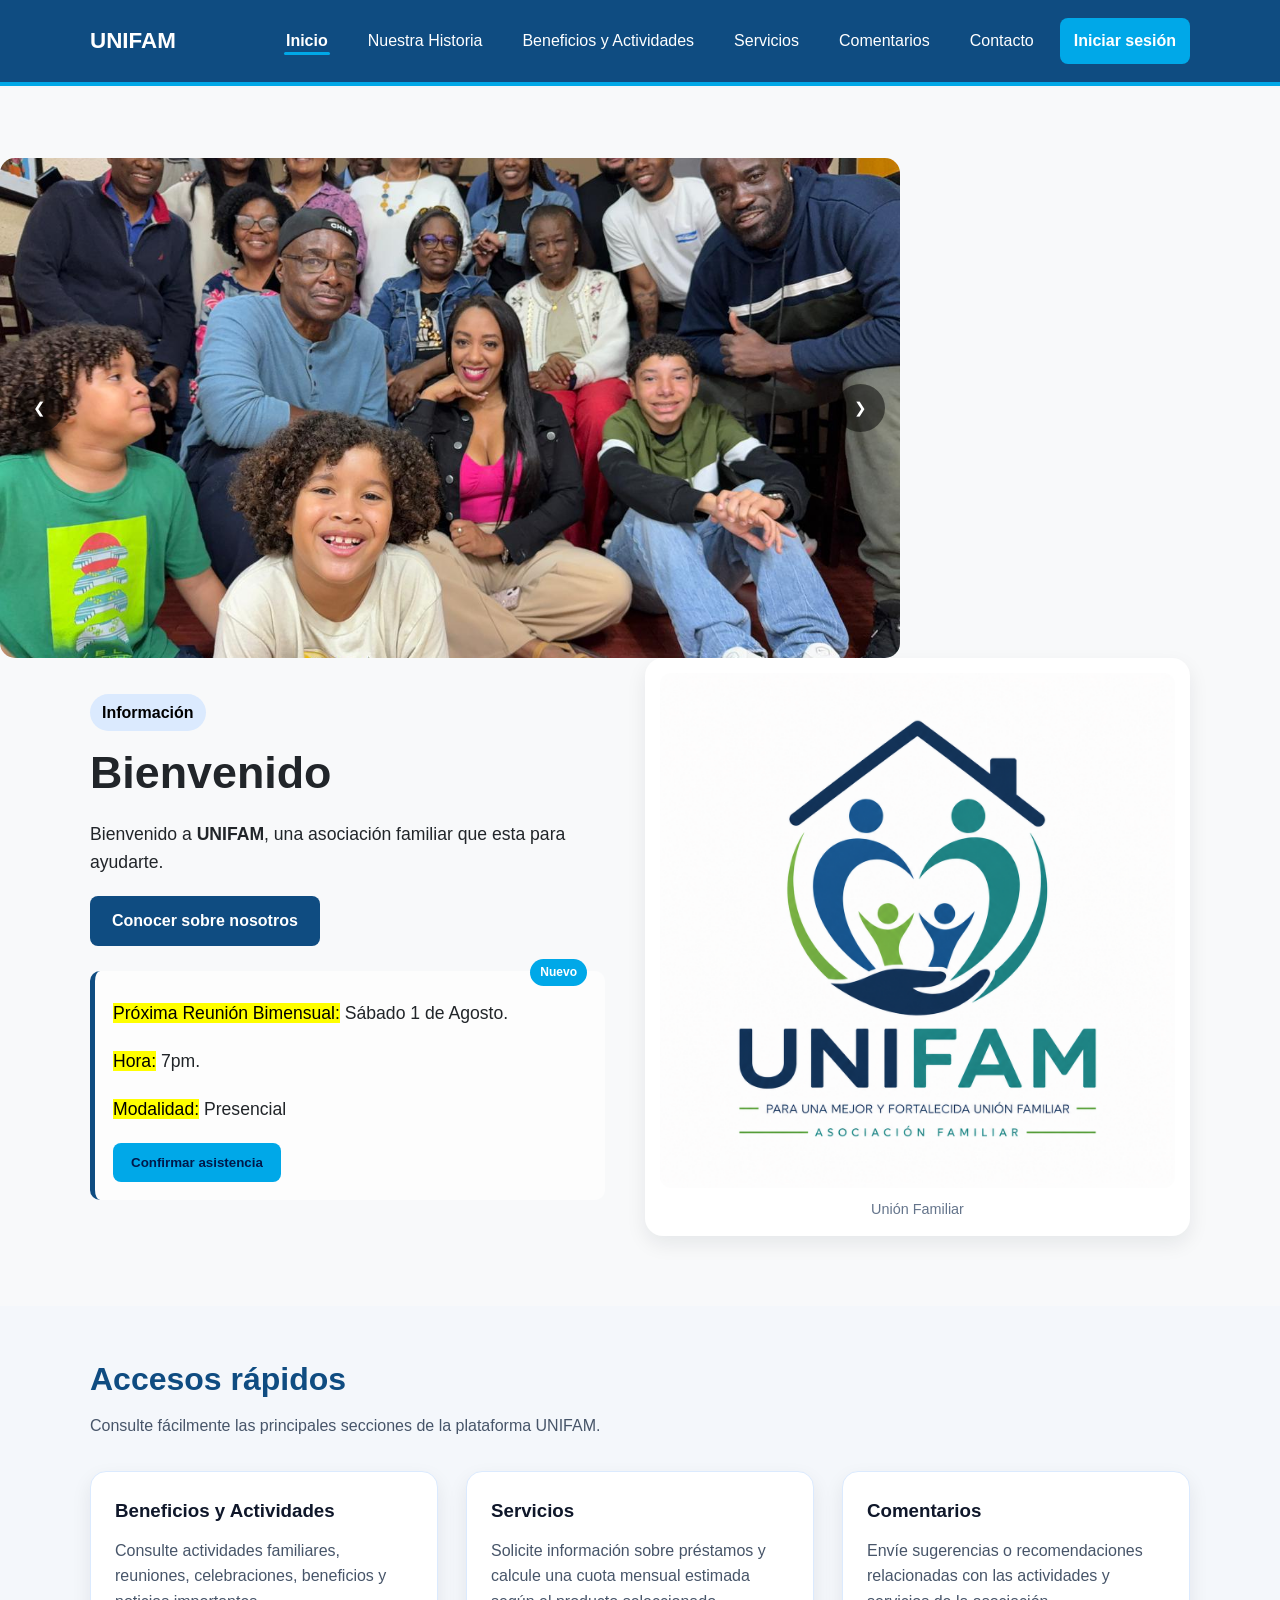
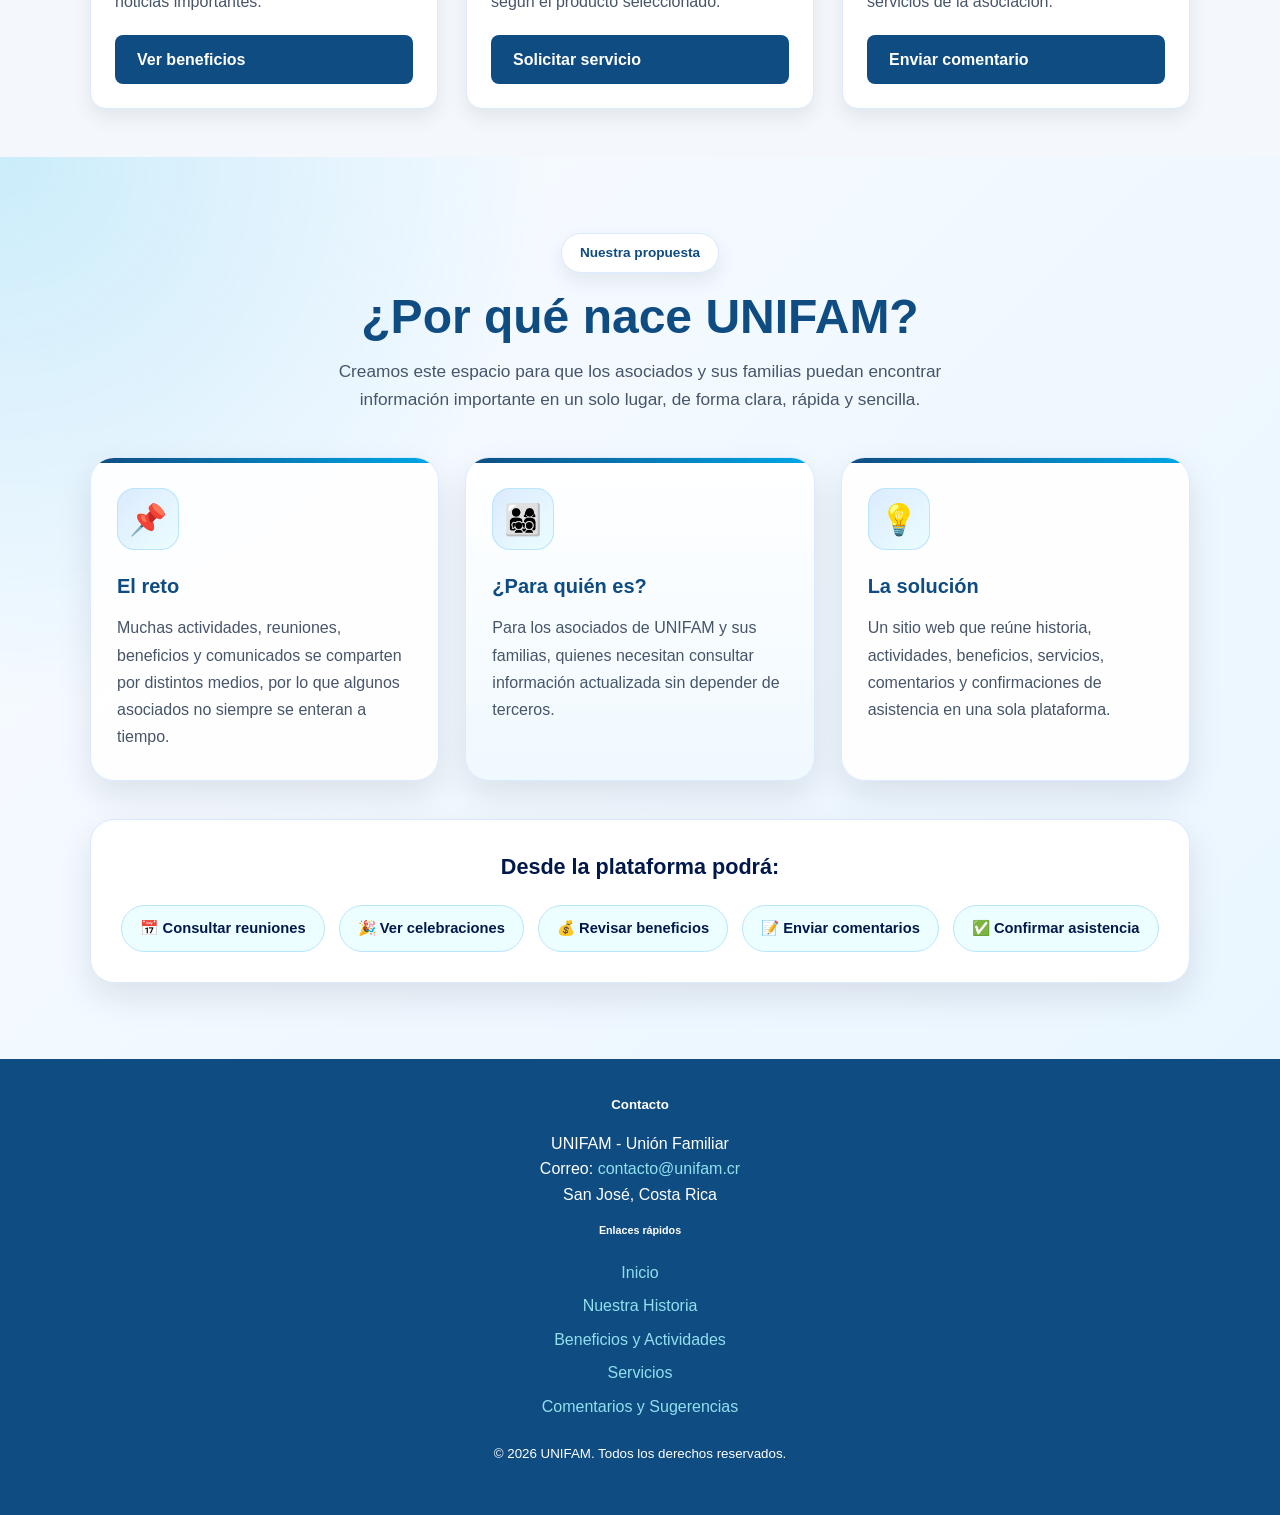
==== index.html @ dd0cabb6 "Rename Index.html to index.html" ====
<!DOCTYPE html>
<html lang="es">

<head>
    <meta charset="UTF-8">
    <meta name="viewport" content="width=device-width, initial-scale=1.0">
    <meta name="description" content="UNIFAM es una asosiacion familiar.">
    <meta name="keywords"
        content="Asociacion familiar">
    <meta name="author" content="UNIFAM">
    <!-- CSS externo principal del sitio -->
    <link rel="stylesheet" href="css/style.css">
    <title>UNIFAM | Unión Familiar</title>
</head>

<body>
    <!-- Encabezado principal fijo del sitio -->
    <div id="header"></div>

    <!-- Contenido principal -->
    <main>
        <!-- Sección hero con columnas flotantes -->
        <section id="hero" class="hero">
            <div class="carousel">
                <button class="btn prev">&#10094;</button>
                <div class="carousel-container">
                    <div class="slide active">
                        <img src="assets/images/carousel-1.jpeg" alt="Imagen 1">
                    </div>
                    <div class="slide">
                        <img src="assets/images/carousel-2.jpeg" alt="Imagen 2">
                    </div>
                    <div class="slide">
                        <img src="assets/images/carousel-3.jpeg" alt="Imagen 3">
                    </div>
                    <div class="slide">
                        <img src="assets/images/carousel-4.jpeg" alt="Imagen 4">
                    </div>
                    <div class="slide">
                        <img src="assets/images/carousel-5.jpeg" alt="Imagen 5">
                    </div>
                </div>
                <button class="btn next">&#10095;</button>
            </div>
            <div class="container hero-content">
                <div class="hero-text">
                    <span class="hero-badge">Información</span>

                    <h1>Bienvenido</h1>
                    <p>
                        Bienvenido a <strong>UNIFAM</strong>, una asociación familiar que esta para ayudarte.
                    </p>
                    <div class="hero-actions">
                        <a class="btn-primary" href="Historia.html">
                            Conocer sobre nosotros
                        </a>
                    </div>

                    <!-- Caja relativa que contiene un elemento absoluto -->
                    <div class="hero-info">
                        <span class="info-label">Nuevo</span>
                        <p>
                            <mark>Próxima Reunión Bimensual:</mark>
                            Sábado 1 de Agosto.
                        </p>
                        <p>
                            <mark>Hora:</mark>
                            7pm.
                        </p>

                        <p>
                            <mark>Modalidad:</mark>
                            Presencial
                        </p>
                        <button class="btn-secondary" onclick="asistToggle()">
                            Confirmar asistencia
                        </button>

                        <!-- ── Panel de confirmación ── -->
                        <div id="asistencia-panel">
                            <div class="asist-header">Confirmación de Asistencia</div>
                            <div class="asist-body">

                                <!-- Tipo de evento -->
                                <div class="asist-field">
                                    <label for="asist-tipo">Tipo de evento <span class="req">*</span></label>
                                    <div class="asist-select-wrap">
                                        <select id="asist-tipo" onchange="asistOnTipo()">
                                            <option value="">Seleccione una modalidad</option>
                                            <option value="presencial">Presencial</option>
                                            <option value="virtual">Virtual</option>
                                        </select>
                                    </div>
                                    <div class="asist-err" id="asist-err-tipo">Seleccione el tipo de evento.</div>
                                </div>

                                <!-- Nombre -->
                                <div class="asist-field">
                                    <label for="asist-nombre">Nombre y apellido <span class="req">*</span></label>
                                    <input type="text" id="asist-nombre" placeholder="Ej: Juan Pérez González"
                                        onblur="asistValidarNombre(true)">
                                    <div class="asist-err" id="asist-err-nombre">Ingrese su nombre completo (solo
                                        letras).</div>
                                </div>

                                <!-- Cédula -->
                                <div class="asist-field">
                                    <label for="asist-cedula">Número de cédula <span class="req">*</span></label>
                                    <input type="text" id="asist-cedula" placeholder="Ej: 1-2345-6789" maxlength="12"
                                        onblur="asistValidarCedula(true)">
                                    <div class="asist-err" id="asist-err-cedula">Ingrese una cédula válida (9
                                        dígitos).</div>
                                </div>

                                <!-- Lista de eventos (se carga desde JSON) -->
                                <div id="asist-eventos-wrap">
                                    <p class="eventos-label" id="asist-eventos-label"></p>
                                    <div class="asist-err asist-err-evento" id="asist-err-evento">Seleccione un
                                        evento.</div>
                                    <div class="eventos-lista" id="asist-eventos-lista"></div>
                                </div>

                                <!-- Acciones -->
                                <div class="asist-actions">
                                    <button class="asist-btn-enviar" onclick="asistEnviar()">Confirmar</button>
                                    <button class="asist-btn-cancelar" onclick="asistCerrar()">Cancelar</button>
                                </div>

                                <div id="asist-success"></div>
                            </div>
                        </div>
                        
                    </div>
                </div>

                <figure class="hero-image">
                    <img src="assets/images/LogoUNIFAM.png" alt="Union Familiar">
                    <figcaption>
                        Unión Familiar
                    </figcaption>
                </figure>
            </div>
        </section>

        <!-- Accesos rápidos a funcionalidades -->
        <section class="accesos-rapidos">
            <div class="container">
                <h2>Accesos rápidos</h2>
                <p>
                    Consulte fácilmente las principales secciones de la plataforma UNIFAM.
                </p>

                <div class="accesos-grid">

                    <article class="acceso-card">
                        <h3>Beneficios y Actividades</h3>
                        <p>
                            Consulte actividades familiares, reuniones, celebraciones,
                            beneficios y noticias importantes.
                        </p>
                        <a class="btn-primary" href="Beneficios.html">Ver beneficios</a>
                    </article>

                    <article class="acceso-card">
                        <h3>Servicios</h3>
                        <p>
                            Solicite información sobre préstamos y calcule una cuota
                            mensual estimada según el producto seleccionado.
                        </p>
                        <a class="btn-primary" href="Servicios.html">Solicitar servicio</a>
                    </article>

                    <article class="acceso-card">
                        <h3>Comentarios</h3>
                        <p>
                            Envíe sugerencias o recomendaciones relacionadas con las
                            actividades y servicios de la asociación.
                        </p>
                        <a class="btn-primary" href="Comentarios.html">Enviar comentario</a>
                    </article>

                </div>
            </div>
        </section>
        <!-- Información general de la plataforma -->
        <section id="propuesta-unifam">
            <div class="container">

                <div class="propuesta-header">
                    <span class="propuesta-badge">Nuestra propuesta</span>
                    <h2>¿Por qué nace UNIFAM?</h2>
                    <p>
                        Creamos este espacio para que los asociados y sus familias puedan
                        encontrar información importante en un solo lugar, de forma clara,
                        rápida y sencilla.
                    </p>
                </div>

                <div class="propuesta-grid">

                    <article class="propuesta-card">
                        <div class="propuesta-icono">📌</div>
                        <h3>El reto</h3>
                        <p>
                            Muchas actividades, reuniones, beneficios y comunicados se
                            comparten por distintos medios, por lo que algunos asociados no
                            siempre se enteran a tiempo.
                        </p>
                    </article>

                    <article class="propuesta-card propuesta-card-destacada">
                        <div class="propuesta-icono">👨‍👩‍👧‍👦</div>
                        <h3>¿Para quién es?</h3>
                        <p>
                            Para los asociados de UNIFAM y sus familias, quienes necesitan
                            consultar información actualizada sin depender de terceros.
                        </p>
                    </article>

                    <article class="propuesta-card">
                        <div class="propuesta-icono">💡</div>
                        <h3>La solución</h3>
                        <p>
                            Un sitio web que reúne historia, actividades, beneficios,
                            servicios, comentarios y confirmaciones de asistencia en una
                            sola plataforma.
                        </p>
                    </article>

                </div>

                <div class="propuesta-lista">
                    <h3>Desde la plataforma podrá:</h3>

                    <div class="propuesta-items">
                        <span>📅 Consultar reuniones</span>
                        <span>🎉 Ver celebraciones</span>
                        <span>💰 Revisar beneficios</span>
                        <span>📝 Enviar comentarios</span>
                        <span>✅ Confirmar asistencia</span>
                    </div>
                </div>

            </div>
        </section>
        
        <!-- Pie de pagina -->

        <div id="footer"></div>
        
        <script src="js/eventos.js"></script>
        <script src="js/carousel.js"></script>
        <script src="js/layout.js"></script>
</body>
---- css/style.css ----
/* =========================
CSS BASE
Reglas generales del sitio
========================= */

/* Elimina márgenes y espacios automáticos del navegador */
* {
    margin: 0;
    padding: 0;
    box-sizing: border-box;
}

/* Configuración general del documento */
html {
    font-size: 16px;
    scroll-behavior: smooth;
}

/* Estilo general del sitio */
body {
    font-family: Arial, Helvetica, sans-serif;
    background-color: #f4f7fb;
    color: #1f2937;
    line-height: 1.6;

    /* *** Espacio para que el header fixed no tape el contenido */
    padding-top: 88px;
}

/* Multimedia adaptable */
img,
video,
iframe {
    max-width: 100%;
}

/* Evita deformación y espacios inferiores */
img {
    height: auto;
    display: block;
}

/* Enlaces sin subrayado */
a {
    text-decoration: none;
}

/* Viñetas dentro del bloque */
ul {
    list-style-position: inside;
}

/* =========================
UTILIDADES GENERALES
========================= */

/* Contenedor centrado reutilizable */
.container {
    width: min(90%, 1100px);
    margin: 0 auto;
}

/* Separación general entre secciones */
section,
aside {
    padding: 48px 0;
}

/* Estilo base para títulos */
h1,
h2,
h3,
h4,
h5,
h6 {
    color: #0f172a;
    margin-bottom: 15px;
}

/* Separación entre párrafos */
p {
    margin-bottom: 15px;
}

/* =========================
HEADER Y NAVEGACIÓN
========================= */

/* Header fijo superior */
.site-header {
    background-color: #0F4C81;
    color: white;
    padding: 18px 0;
    border-bottom: 4px solid #00A8E8;

    position: fixed;
    top: 0;
    left: 0;
    width: 100%;

    z-index: 1000;
}

/* *** Flexbox alinea logo, menú y botón hamburguesa */
.header-content {
    display: flex;
    align-items: center;
    justify-content: space-between;
    gap: 20px;
}

/* Logo del sitio */
.logo {
    font-size: 1.4rem;
    margin-bottom: 0;
    white-space: nowrap;
}

/* *** Checkbox oculto usado para abrir/cerrar menú */
.menu-toggle {
    display: none;
}

/* *** Botón hamburguesa oculto en escritorio */
.menu-button {
    display: none;
    width: 38px;
    height: 32px;
    cursor: pointer;
}

/* *** Líneas del botón hamburguesa */
.menu-button span {
    display: block;
    height: 4px;
    margin-bottom: 6px;
    background-color: white;
    border-radius: 4px;
}

/* Menú principal */
.main-nav ul {
    list-style: none;

    /* *** Flexbox organiza enlaces en fila */
    display: flex;
    align-items: center;
    gap: 12px;
}

/* Enlaces del menú */
.main-nav a {
    position: relative;
    color: white;
    text-decoration: none;
    padding: 10px 14px;
    transition: color .25s ease;
}

.main-nav a::after {
    content: "";
    position: absolute;
    left: 12px;
    right: 12px;
    bottom: 4px;
    height: 3px;
    background: #00A8E8;
    border-radius: 10px;
    transform: scaleX(0);
    transition: transform .25s ease;
}

.main-nav a:hover::after,
.main-nav a.active-link::after {
    transform: scaleX(1);
}

.main-nav a.active-link {
    color: #ffffff;
    font-weight: 700;
}

/* =========================
HERO
========================= */

.hero {
    background-color: #F8F9FA;
    padding: 70px 0;
}

/* *** Flexbox crea dos columnas responsivas */
.hero-content {
    display: flex;
    align-items: center;
    gap: 40px;
}

/* Columna de texto */
.hero-text {
    flex: 1;
}

/* Título principal */
.hero-text h1 {
    font-size: clamp(2rem, 5vw, 2.8rem);
    color: #212529;
    margin-bottom: 20px;
    line-height: 1.2;
}

/* Texto del hero */
.hero-text p {
    font-size: 1.1rem;
    color: #212529;
    margin-bottom: 20px;
}

/* Etiqueta decorativa */
.hero-badge {
    display: inline-block;
    background-color: #dbeafe;
    color: #000000;
    padding: 6px 12px;
    border-radius: 20px;
    font-weight: bold;
    margin-bottom: 15px;
}

/* Columna de imagen */
.hero-image {
    flex: 1;
    background-color: white;
    padding: 15px;
    border-radius: 18px;
    box-shadow: 0 8px 20px rgba(15, 23, 42, 0.08);
}

/* Imagen principal */
.hero-image img {
    width: 100%;
    border-radius: 12px;
}

/* Texto bajo imagen */
.hero-image figcaption {
    margin-top: 10px;
    font-size: 0.9rem;
    color: #64748b;
    text-align: center;
}

/* Caja informativa */
.hero-info {
    margin-top: 25px;
    padding: 28px 18px 18px 18px;
    background-color: rgba(255, 255, 255, 0.7);
    border-left: 5px solid #0F4C81;
    border-radius: 10px;

    /* Referencia para la etiqueta absoluta */
    position: relative;
}

/* Etiqueta dentro de la caja */
.info-label {
    position: absolute;
    top: -12px;
    right: 18px;

    background-color: #00A8E8;
    color: white;
    padding: 4px 10px;
    border-radius: 20px;
    font-size: 0.75rem;
    font-weight: bold;

    z-index: 2;
}


/* =========================
CAROUSEL
========================= */

.carousel{
    position:relative;
    width:80%;
    max-width:900px;
    overflow:hidden;
    border-radius:15px;
    justify-self: center;
}

.carousel-container{
    position:relative;
    width:100%;
    height:500px;
}

.slide{
    position:absolute;
    width:100%;
    height:100%;
    opacity:0;
    transition:opacity .7s ease-in-out;
}

.slide.active{
    opacity:1;
}

.slide img{
    width:100%;
    height:100%;
    object-fit:cover;
}

.btn{
    position:absolute;
    top:50%;
    transform:translateY(-50%);
    background:rgba(0,0,0,.5);
    color:white;
    border:none;
    padding:15px 18px;
    font-size:15px;
    cursor:pointer;
    z-index:10;
    border-radius:50%;
    transition:.3s;
}

.btn:hover{
    background:rgba(0,0,0,.8);
}

.prev{
    left:15px;
}

.next{
    right:15px;
}

/* =========================
BOTONES
========================= */

/* Enlace con apariencia de botón */
.btn-primary {
    display: inline-block;
    background-color: #0F4C81;
    color: white;
    padding: 12px 22px;
    border-radius: 8px;
    font-weight: bold;
}

/* Hover del botón principal */
.btn-primary:hover {
    background-color: #00b4d8;
    color: #00194a;
}

/* Botón secundario */
.btn-secondary {
    background-color: #00A8E8;
    color: #00194a;
    border: none;
    padding: 12px 18px;
    border-radius: 8px;
    font-weight: bold;
    cursor: pointer;
}

/* Hover del botón secundario */
.btn-secondary:hover {
    background-color: #0096c7;
    color: white;
}

/* =========================
SOBRE LA PLATAFORMA
========================= */

#sobre-plataforma {
    background-color: white;
}

#sobre-plataforma ul {
    padding-left: 20px;
    margin-top: 15px;
}

#sobre-plataforma li {
    margin-bottom: 10px;
}

/* =========================
EVENTOS
========================= */

.events-section {
    background-color: #f4f7fb;
}

/* *** Grid crea columnas automáticas y responsivas */
.events-grid {
    display: grid;

    /* *** Ajusta cantidad de columnas según espacio disponible */
    grid-template-columns: repeat(auto-fit, minmax(260px, 1fr));

    gap: 28px;
    align-items: stretch;
}

/* Tarjeta de evento */
.event-card {
    background-color: white;
    border: 1px solid #dbeafe;
    border-radius: 16px;
    overflow: hidden;
    box-shadow: 0 8px 20px rgba(15, 23, 42, 0.08);

    position: relative;

    /* *** Flex interno mantiene contenido ordenado verticalmente */
    display: flex;
    flex-direction: column;
}

/* Elimina márgenes propios del figure */
.event-card figure {
    margin: 0;
}

/* Imagen de tarjeta */
.event-card img {
    width: 100%;
    height: 220px;
    object-fit: cover;
}

/* Texto bajo imagen */
.event-card figcaption {
    font-size: 0.8rem;
    color: #64748b;

    /* *** Más espacio para que no quede pegado */
    padding: 10px 16px 0 16px;
}

/* Contenido textual de tarjeta */
.event-card-content {
    /* *** Corrige texto pegado a la orilla */
    padding: 20px;

    /* *** Hace que el contenido ocupe el espacio disponible */
    flex: 1;
}

/* Párrafos dentro de tarjetas */
.event-card-content p {
    margin-bottom: 10px;
}

/* Etiqueta superior de tarjeta */
.card-label {
    position: absolute;
    top: 12px;
    right: 12px;

    background-color: #00194a;
    color: white;
    padding: 5px 10px;
    border-radius: 20px;

    font-size: 0.75rem;
    font-weight: bold;

    z-index: 5;
}

/* Categoría del evento */
.event-category {
    display: inline-block;
    background-color: #dbeafe;
    color: #00194a;
    padding: 6px 12px;
    border-radius: 20px;
    font-size: 0.85rem;
    font-weight: bold;
    margin-bottom: 12px;
}

/* =========================
ASIDE
========================= */

aside {
    background-color: #ecfeff;
    border-top: 1px solid #bae6fd;
    border-bottom: 1px solid #bae6fd;
}

/* *** Centra contenido del aside sin repetir estilos */
aside p,
aside small,
aside h2,
aside h4 {
    width: min(90%, 1100px);
    margin-left: auto;
    margin-right: auto;
}

aside small {
    display: block;
}

/* =========================
TABLA RESPONSIVA
========================= */

/* *** Sección de tabla con separación visual */
.table-section {
    padding-top: 48px;
    padding-bottom: 48px;
}

/* *** Permite desplazamiento horizontal si la pantalla es estrecha */
.table-responsive {
    width: 100%;
    overflow-x: auto;
    border-radius: 14px;
    box-shadow: 0 8px 20px rgba(15, 23, 42, 0.08);
}

/* *** Tabla limpia, legible y adaptable */
table {
    width: 100%;
    border-collapse: collapse;
    background-color: white;
    min-width: 650px;
}

/* *** Encabezados y celdas con mejor separación */
th,
td {
    padding: 14px 16px;
    border-bottom: 1px solid #cbd5e1;
    text-align: left;
    vertical-align: top;
}

/* *** Encabezado destacado */
th {
    background-color: #00194a;
    color: white;
    font-weight: bold;
}

/* *** Alterna color para lectura */
tr:nth-child(even) {
    background-color: #f8fafc;
}

/* *** Efecto suave al pasar mouse */
tbody tr:hover {
    background-color: #e0f2fe;
}

/* *** Última fila sin borde inferior */
tbody tr:last-child td {
    border-bottom: none;
}

/* =========================
MULTIMEDIA
========================= */

video,
audio,
iframe {
    margin-top: 15px;
    margin-bottom: 25px;
    border-radius: 12px;
}

iframe {
    width: 100%;
}

/* =========================
FOOTER
========================= */

footer {
    background-color: #0F4C81;
    color: white;
    padding: 35px 0;
    text-align: center;
}

/* Enlaces del footer */
footer a {
    color: #90e0ef;
}

/* Hover del footer */
footer a:hover {
    color: white;
}

footer ul {
    list-style: none;
    margin: 20px 0;
}

footer li {
    margin-bottom: 8px;
}

footer h5,
footer h6 {
    color: white;
}

footer address {
    font-style: normal;
    margin-bottom: 15px;
}

/* =========================
MEDIA QUERY TABLET
========================= */

/* *** Ajustes para pantallas medianas */
@media (max-width: 900px) {
    body {
        padding-top: 86px;
    }

    /* *** Hero pasa de dos columnas a una columna */
    .hero-content {
        flex-direction: column;
        align-items: flex-start;
    }

    .hero-text,
    .hero-image {
        width: 100%;
    }

    .hero-image {
        max-width: 650px;
    }

    /* *** Menú todavía visible, pero con menos separación */
    .main-nav ul {
        gap: 6px;
    }

    .main-nav a {
        font-size: 0.9rem;
        padding: 7px 8px;
    }
}

/* =========================
MEDIA QUERY MÓVIL
========================= */

/* *** Ajustes para pantallas pequeñas */
@media (max-width: 700px) {
    body {
        padding-top: 78px;
    }

    .site-header {
        padding: 14px 0;
    }

    .header-content {
        position: relative;
    }

    /* *** Breadcrumbs mas compacto en celular *** */
    .breadcrumbs .container {
        font-size: 0.85rem;
        flex-wrap: wrap;
    }

    /* *** Acciones del hero en columna para mejorar toque *** */
    .hero-actions {
        flex-direction: column;
        align-items: stretch;
    }

    .btn-link {
        text-align: center;
        padding: 10px;
    }

    /* *** Estados de interfaz ocupan todo el ancho *** */
    .state-box {
        width: 100%;
        text-align: center;
    }

    .btn-card{
        width: 100%;
        text-align: center;
    }
    
    /* *** Muestra el botón hamburguesa */
    .menu-button {
        display: block;
    }

    /* *** Menú oculto inicialmente */
    .main-nav {
        display: none;
        position: absolute;
        top: 52px;
        left: 0;
        width: 100%;

        background-color: #00194a;
        border-top: 1px solid #00b4d8;
        padding: 14px;
        border-radius: 0 0 12px 12px;

        z-index: 999;
    }

    /* *** Cuando el checkbox está activo, se muestra el menú */
    .menu-toggle:checked~.main-nav {
        display: block;
    }

    /* *** Menú vertical en móvil */
    .main-nav ul {
        display: flex;
        flex-direction: column;
        align-items: stretch;
        gap: 8px;
    }

    .main-nav a {
        display: block;
        padding: 12px;
        background-color: rgba(255, 255, 255, 0.08);
    }

    .hero {
        padding: 48px 0;
    }

    .hero-text h1 {
        font-size: 2rem;
    }

    .events-grid {
        grid-template-columns: 1fr;
    }

    .event-card img {
        height: 200px;
    }

    /* *** La tabla cambia a formato tarjeta en móvil */
    .table-responsive {
        overflow-x: visible;
        box-shadow: none;
    }

    table {
        min-width: 0;
        border-collapse: separate;
        border-spacing: 0 14px;
        background-color: transparent;
    }

    thead {
        display: none;
    }

    tbody,
    tr,
    td {
        display: block;
        width: 100%;
    }

    tr {
        background-color: white;
        border: 1px solid #dbeafe;
        border-radius: 14px;
        padding: 12px;
        box-shadow: 0 6px 16px rgba(15, 23, 42, 0.08);
    }

    td {
        border-bottom: 1px solid #e2e8f0;
        padding: 10px 8px;
    }

    td:last-child {
        border-bottom: none;
    }

    /* *** Muestra el nombre de cada columna antes del valor */
    td::before {
        content: attr(data-label);
        display: block;
        font-weight: bold;
        color: #00194a;
        margin-bottom: 4px;
    }

    /* *** Resalta visualmente el nombre del evento en móvil */
    td[data-label="Evento"] {
        color: #00194a;
        font-weight: bold;
        font-size: 1rem;
        background-color: #dbeafe;
        padding: 12px;
        border-radius: 8px;
        margin-bottom: 8px;
    }
}

/* =========================
MEDIA QUERY MÓVIL PEQUEÑO
========================= */

/* *** Ajustes para teléfonos angostos */
@media (max-width: 420px) {
    .logo {
        font-size: 1.15rem;
    }

    .hero-text h1 {
        font-size: 1.75rem;
    }

    .btn-primary,
    .btn-secondary {
        width: 100%;
        text-align: center;
    }

    .event-card-content {
        padding: 18px;
    }

    .card-label {
        font-size: 0.7rem;
        right: 8px;
    }
}

/*===============================
UX: ESTADOS DE INTERFAZ
=============================== */
/* *** Estados visibles antes del listado */
.ui-state-demo{
    display: flex;
    gap: 12px;
    flex-wrap: wrap;
    margin: 18px 0 28px 0;
}
/* *** Base visual de cada estado */
.state-box{
    padding: 10px 14px;
    border-radius: 20px;
    font-weight: bold;
    font-size: 0.9rem;
}

/* *** Estado exitoso *** */
.state-success{
    background-color: #dcfce7;
    color: #166534;
}

/* *** Estado de advertencia *** */
.state-warning{
    background-color: #fef3c7;
    color: #92400e;
}

/* *** Estado de peligro *** */
.state-danger{
    background-color: #fee2e2;
    color: #991b1b;
}

/* *** Estado vacio simulado*** */
.empty-state {
    margin-top: 32px;
    padding: 28px;
    background-color: white;
    border: 2px dashed #cbd5e1;
    border-radius: 16px;
    text-align: center;
}

.empty-state h3 {
    color: #00194a;
}

.empty-state p {
    color: #475569;
    margin-bottom: 0;
}


/* ==========================================
   PERSONALIZACIÓN UNIFAM
   Unión Familiar
========================================== */



/* ========================
Historia.html
===========================*/

.nuestra-historia {
  display: flex;
  align-items: flex-start;
  gap: 40px;
  padding: 40px;
  max-width: 1200px;
  margin: 0 auto;
}

.image-container {
  margin-top: 150px;  
  flex: 1;
}

.image-container img {
  width: 100%;
  height: auto;
  border-radius: 6px;
  display: block;
}

.text-container {
  flex: 1;
}

.text-container h2 {
  font-size: 2.5rem;
  font-weight: 800;
  margin-bottom: 20px;
}

.text-container p {
  color: #6b6b6b;
  line-height: 1.7;
  margin-bottom: 16px;
}

@media (max-width: 768px) {
  .our-history {
    flex-direction: column;
  }
}

.nuestra-historia p {
    text-align: justify;
    line-height: 1.8;
    font-size: 18px;
    color: #555;
}

/* Parte de Junta Directiva*/

.jerarquia-admin {
  padding: 60px 20px;
  text-align: center;
}

.container {
  max-width: 1100px;
  margin: 0 auto;
}

.titulo-seccion {
  font-size: 3rem;
  font-weight: 800;
  color: #1a2540;
  max-width: 700px;
  text-align: center;
  margin: 0 auto 50px auto;
}

.subtitulo {
  font-size: 1.1rem;
  font-weight: 600;
  color: #1a2540;
  max-width: 700px;
  margin: 0 auto 50px auto;
}

.organigrama {
  display: flex;
  flex-direction: column;
  align-items: center;
}

.nivel {
  display: flex;
  justify-content: center;
}

/* Linea conectora vertical entre niveles */
.conector {
  width: 2px;
  height: 30px;
  background: #c3cfdf;
}

.card {
  background: #ffffff;
  border-radius: 10px;
  padding: 22px 36px;
  box-shadow: 0 4px 12px rgba(0, 0, 0, 0.06);
  border: 1px solid #e5e9f0;
  display: flex;
  flex-direction: column;
  align-items: center;
  gap: 6px;
  transition: transform 0.2s ease, box-shadow 0.2s ease;
  min-width: 200px;
}

.card:hover {
  transform: translateY(-4px);
  box-shadow: 0 8px 20px rgba(0, 0, 0, 0.1);
}

.cargo {
  font-weight: 700;
  color: #0f6fb5;
  font-size: 1.05rem;
}

.nombre {
  color: #4a5568;
  font-size: 0.95rem;
  text-align: center;
}

/* Destacar al Presidente como el nivel mas alto */
.nivel-1 .card {
  border-top: 4px solid #0f6fb5;
}

/* Nivel con multiples personas */
.nivel-multiple {
  flex-direction: column;
  align-items: center;
}

.linea-horizontal {
  height: 2px;
  background: #c3cfdf;
  margin-bottom: 30px;
  position: relative;
  display: flex;
  justify-content: space-between;
}

/* Para 3 personas: la linea es mas ancha */
.linea-3 {
  width: 460px;
}

.rama {
  position: absolute;
  top: 0;
  width: 2px;
  height: 30px;
  background: #c3cfdf;
}

.rama:nth-child(1) {
  left: 0;
}

.rama:nth-child(2) {
  left: 50%;
  transform: translateX(-1px);
}

.rama:nth-child(3) {
  right: 0;
}

.grupo {
  display: flex;
  gap: 30px;
  flex-wrap: wrap;
  justify-content: center;
}

/* Responsive */
@media (max-width: 900px) {
  .linea-3 {
    width: 340px;
  }

  .grupo {
    gap: 20px;
  }
}

@media (max-width: 600px) {
  .card {
    min-width: 180px;
    padding: 18px 24px;
  }

  .grupo {
    flex-direction: column;
    gap: 24px;
  }

  .linea-horizontal {
    width: 2px;
    height: 30px;
    margin-bottom: 0;
  }

  .rama {
    display: none;
  }
}


/* ============================================
Panel de confirmación de asistencia
===============================================*/
#asistencia-panel {
    display: none;
    margin-top: 18px;
    background: #fff;
    border-radius: 12px;
    box-shadow: 0 6px 24px rgba(0, 0, 0, 0.13);
    overflow: hidden;
    animation: asist-slide 0.25s ease;
}

@keyframes asist-slide {
    from {
        opacity: 0;
        transform: translateY(-8px);
    }

    to {
        opacity: 1;
        transform: translateY(0);
    }
}

.asist-header {
    background: #0F4C81;
    color: #fff;
    padding: 14px 20px;
    font-weight: 700;
    font-size: 1rem;
}

.asist-body {
    padding: 20px;
}

/* Campos */
.asist-field {
    margin-bottom: 14px;
}

.asist-field label {
    display: block;
    font-size: 0.82rem;
    font-weight: 700;
    color: #0F4C81;
    margin-bottom: 5px;
}

.asist-field label .req {
    color: #e03a3a;
}

.asist-field input,
.asist-field select {
    width: 100%;
    padding: 9px 12px;
    border: 1.5px solid #cbd5e1;
    border-radius: 7px;
    font-size: 0.88rem;
    font-family: inherit;
    color: #1f2937;
    background: #fff;
    outline: none;
    appearance: none;
    transition: border-color 0.2s;
}

.asist-field input:focus,
.asist-field select:focus {
    border-color: #00A8E8;
}

.asist-field input.asist-invalid,
.asist-field select.asist-invalid {
    border-color: #e03a3a;
    background: #fff6f6;
}

.asist-select-wrap {
    position: relative;
}

.asist-select-wrap::after {
    content: '▾';
    position: absolute;
    right: 10px;
    top: 50%;
    transform: translateY(-50%);
    color: #0F4C81;
    pointer-events: none;
}

.asist-err {
    color: #c0392b;
    font-size: 0.74rem;
    margin-top: 3px;
    display: none;
}

/* Lista de eventos */
#asist-eventos-wrap {
    margin-top: 4px;
    display: none;
}

#asist-eventos-wrap p.eventos-label {
    font-size: 0.82rem;
    font-weight: 700;
    color: #0F4C81;
    margin-bottom: 8px;
}

.eventos-lista {
    display: flex;
    flex-direction: column;
    gap: 8px;
    margin-bottom: 14px;
}

.evento-card {
    border: 1.5px solid #e2e8f0;
    border-radius: 8px;
    padding: 10px 14px;
    cursor: pointer;
    transition: border-color 0.18s, background 0.18s;
    font-size: 0.84rem;
}

.evento-card:hover {
    border-color: #00A8E8;
    background: #f0f9ff;
}

.evento-card.seleccionado {
    border-color: #0F4C81;
    background: #dbeafe;
}

.evento-card input[type="radio"] {
    display: none;
}

.evento-card .ev-titulo {
    font-weight: 700;
    color: #0F4C81;
    margin-bottom: 2px;
}

.evento-card .ev-detalle {
    color: #475569;
    line-height: 1.5;
}

.evento-card .ev-link {
    color: #00A8E8;
    font-weight: 600;
    word-break: break-all;
    text-decoration: none;
}

.evento-card .ev-link:hover {
    text-decoration: underline;
}

.asist-err-evento {
    color: #c0392b;
    font-size: 0.74rem;
    margin-bottom: 10px;
    display: none;
}

/* Botones del panel */
.asist-actions {
    display: flex;
    gap: 10px;
    margin-top: 6px;
}

.asist-btn-enviar {
    flex: 1;
    padding: 10px;
    background: #0F4C81;
    color: #fff;
    font-weight: 700;
    font-size: 0.9rem;
    border: none;
    border-radius: 7px;
    cursor: pointer;
    transition: background 0.2s;
}

.asist-btn-enviar:hover {
    background: #00A8E8;
    color: #00194a;
}

.asist-btn-cancelar {
    padding: 10px 16px;
    background: transparent;
    color: #64748b;
    font-size: 0.88rem;
    border: 1.5px solid #cbd5e1;
    border-radius: 7px;
    cursor: pointer;
    transition: border-color 0.2s;
}

.asist-btn-cancelar:hover {
    border-color: #94a3b8;
    color: #1f2937;
}

/* Éxito */
#asist-success {
    display: none;
    background: #dcfce7;
    border: 1.5px solid #16a34a;
    border-radius: 8px;
    padding: 12px 16px;
    color: #166534;
    font-size: 0.85rem;
    font-weight: 600;
    margin-top: 12px;
    text-align: center;
}

/* ==========================================
   BENEFICIOS Y ACTIVIDADES
========================================== */

.beneficios-section {
    background-color: #f4f7fb;
    padding: 48px 0;
}

.seccion-titulo {
    font-size: 2rem;
    font-weight: 800;
    color: #0F4C81;
    margin-bottom: 8px;
}

.seccion-subtitulo {
    color: #475569;
    margin-bottom: 32px;
    font-size: 1rem;
}

/* Caja de filtros */
.filtros-beneficios {
    background-color: white;
    padding: 24px;
    border-radius: 16px;
    box-shadow: 0 8px 20px rgba(15, 23, 42, 0.08);
    margin-bottom: 32px;

    display: grid;
    grid-template-columns: 1fr 1fr auto;
    gap: 18px;
    align-items: end;
}

/* Campos */
.filtro-campo label {
    display: block;
    color: #0F4C81;
    font-weight: bold;
    font-size: 0.9rem;
    margin-bottom: 6px;
}

.filtro-campo input,
.filtro-campo select {
    width: 100%;
    padding: 10px 14px;
    border: 1.5px solid #cbd5e1;
    border-radius: 7px;
    font-size: 0.93rem;
    font-family: Arial, Helvetica, sans-serif;
    color: #1f2937;
    background: #fff;
    outline: none;
}

.filtro-campo input:focus,
.filtro-campo select:focus {
    border-color: #00A8E8;
}

/* Botón de limpiar filtros */
#btnLimpiarFiltros {
    height: 42px;
    white-space: nowrap;
}

/* Grid de tarjetas */
.beneficios-grid {
    display: grid;
    grid-template-columns: repeat(auto-fit, minmax(260px, 1fr));
    gap: 28px;
    align-items: stretch;
}

/* Tarjeta de beneficio */
.beneficio-card {
    background-color: white;
    border: 1px solid #dbeafe;
    border-radius: 16px;
    overflow: hidden;
    box-shadow: 0 8px 20px rgba(15, 23, 42, 0.08);
    position: relative;

    display: flex;
    flex-direction: column;
}

.beneficio-card-content {
    padding: 22px;
    flex: 1;
}

.beneficio-card-content h3 {
    color: #0f172a;
    margin-bottom: 12px;
}

.beneficio-card-content p {
    color: #475569;
    margin-bottom: 10px;
}

.beneficio-card-content strong {
    color: #00194a;
}

/* Categoría */
.beneficio-category {
    display: inline-block;
    background-color: #dbeafe;
    color: #00194a;
    padding: 6px 12px;
    border-radius: 20px;
    font-size: 0.85rem;
    font-weight: bold;
    margin-bottom: 12px;
}

/* Etiqueta superior */
.beneficio-label {
    position: absolute;
    top: 12px;
    right: 12px;
    background-color: #00194a;
    color: white;
    padding: 5px 10px;
    border-radius: 20px;
    font-size: 0.75rem;
    font-weight: bold;
}

/* Responsive tablet */
@media (max-width: 900px) {
    .filtros-beneficios {
        grid-template-columns: 1fr 1fr;
    }

    #btnLimpiarFiltros {
        grid-column: 1 / -1;
        width: 100%;
    }
}

/* Responsive móvil */
@media (max-width: 700px) {
    .beneficios-section {
        padding: 40px 0;
    }

    .filtros-beneficios {
        grid-template-columns: 1fr;
        padding: 20px;
    }

    .filtro-campo input,
    .filtro-campo select,
    #btnLimpiarFiltros {
        width: 100%;
    }

    .beneficios-grid {
        grid-template-columns: 1fr;
    }

    .beneficio-card-content {
        padding: 18px;
    }
}

/* Responsive móvil pequeño */
@media (max-width: 420px) {
    .seccion-titulo {
        font-size: 1.6rem;
    }

    .seccion-subtitulo {
        font-size: 0.95rem;
    }

    .beneficio-category,
    .beneficio-label {
        font-size: 0.72rem;
    }
}

/* ==========================================
   COMENTARIOS Y SUGERENCIAS
========================================== */

.comentarios-section{
    background:#f4f7fb;
    padding:48px 0;
}

.comentarios-layout{
    display:grid;
    grid-template-columns:1fr 1fr;
    gap:30px;
    align-items:start;
}

.comentario-form-card,
.comentarios-list-card{
    background:#fff;
    border-radius:16px;
    overflow:hidden;
    box-shadow:0 8px 20px rgba(15,23,42,.08);
}

.comentario-form-header{
    background:#0F4C81;
    color:#fff;
    padding:18px 24px;
}

.comentario-form-header h3{
    color:white;
    margin:0;
}

.comentario-form-body,
.comentarios-list-body{
    padding:24px;
}

.comentario-field{
    margin-bottom:20px;
}

.comentario-field label{
    display:block;
    margin-bottom:6px;
    font-weight:bold;
    color:#0F4C81;
}

.comentario-field input,
.comentario-field textarea{

    width:100%;
    padding:12px 14px;

    border:1.5px solid #cbd5e1;
    border-radius:8px;

    font-size:.95rem;
    font-family:Arial,Helvetica,sans-serif;

    outline:none;
}

.comentario-field textarea{

    resize:vertical;
    min-height:140px;

}

.comentario-field input:focus,
.comentario-field textarea:focus{

    border-color:#00A8E8;

}

.comentario-invalid{

    border-color:#e03a3a !important;
    background:#fff6f6;

}

.comentario-err{

    display:none;
    margin-top:5px;
    color:#c0392b;
    font-size:.8rem;

}

.comentario-btn{

    width:100%;

}

#comentarioSuccess{

    display:none;

    margin-top:18px;

    background:#dcfce7;
    color:#166534;

    border:1px solid #16a34a;
    border-radius:8px;

    padding:12px;

    text-align:center;

}

.comentario-item{

    border:1px solid #dbeafe;

    border-radius:12px;

    padding:18px;

    margin-bottom:18px;

    background:white;

}

.comentario-item-header{

    display:flex;

    justify-content:space-between;

    align-items:center;

    margin-bottom:12px;

}

.comentario-item-header strong{

    color:#00194a;

}

.comentario-item-header span{

    font-size:.85rem;
    color:#64748b;

}

.btn-eliminar-comentario{

    margin-top:14px;

    border:none;

    background:#dc2626;

    color:white;

    padding:8px 16px;

    border-radius:6px;

    cursor:pointer;

    transition:.3s;

}

.btn-eliminar-comentario:hover{

    background:#991b1b;

}

@media(max-width:900px){

    .comentarios-layout{

        grid-template-columns:1fr;

    }

}

@media(max-width:700px){

    .comentario-form-body,
    .comentarios-list-body{

        padding:18px;

    }

    .comentario-item-header{

        flex-direction:column;
        align-items:flex-start;
        gap:6px;

    }

}

@media(max-width:420px){

    .comentarios-section{

        padding:40px 0;

    }

}

/* ==========================================
   ACCESOS RÁPIDOS - INICIO
========================================== */

.accesos-rapidos {
    background-color: #f4f7fb;
    padding: 48px 0;
}

.accesos-rapidos h2 {
    font-size: 2rem;
    font-weight: 800;
    color: #0F4C81;
    margin-bottom: 8px;
}

.accesos-rapidos > .container > p {
    color: #475569;
    margin-bottom: 32px;
}

.accesos-grid {
    display: grid;
    grid-template-columns: repeat(auto-fit, minmax(260px, 1fr));
    gap: 28px;
}

.acceso-card {
    background-color: white;
    border: 1px solid #dbeafe;
    border-radius: 16px;
    padding: 24px;
    box-shadow: 0 8px 20px rgba(15, 23, 42, 0.08);

    display: flex;
    flex-direction: column;
    justify-content: space-between;
}

.acceso-card h3 {
    color: #0f172a;
    margin-bottom: 12px;
}

.acceso-card p {
    color: #475569;
    margin-bottom: 20px;
}

@media (max-width: 700px) {
    .accesos-grid {
        grid-template-columns: 1fr;
    }

    .acceso-card .btn-primary {
        width: 100%;
        text-align: center;
    }
}

/* ==========================================
   LOGIN Y REGISTRO
========================================== */

.login-section {
    background-color: #f4f7fb;
    padding: 60px 0;
    min-height: 70vh;
}

.login-card {
    max-width: 480px;
    margin: 0 auto;
    background: #fff;
    border-radius: 16px;
    overflow: hidden;
    box-shadow: 0 8px 20px rgba(15, 23, 42, 0.08);
}

.login-header {
    background-color: #0F4C81;
    color: white;
    padding: 22px 26px;
    text-align: center;
}

.login-header h2 {
    color: white;
    margin-bottom: 6px;
}

.login-header p {
    margin-bottom: 0;
    color: #e0f2fe;
}

.login-body {
    padding: 26px;
}

.login-field {
    margin-bottom: 18px;
}

.login-field label {
    display: block;
    color: #0F4C81;
    font-weight: bold;
    margin-bottom: 6px;
}

.login-field input {
    width: 100%;
    padding: 11px 14px;
    border: 1.5px solid #cbd5e1;
    border-radius: 8px;
    font-size: 0.95rem;
    font-family: Arial, Helvetica, sans-serif;
    outline: none;
}

.login-field input:focus {
    border-color: #00A8E8;
}

.login-invalid {
    border-color: #e03a3a !important;
    background: #fff6f6;
}

.login-err {
    display: none;
    color: #c0392b;
    font-size: 0.8rem;
    margin-top: 5px;
}

.login-btn {
    width: 100%;
    text-align: center;
    border: none;
    cursor: pointer;
}

.login-link {
    text-align: center;
    margin-top: 18px;
    margin-bottom: 0;
}

.login-link a {
    color: #0F4C81;
    font-weight: bold;
}

.login-success,
.login-error,
.login-warning {
    display: none;
    margin-top: 18px;
    padding: 12px;
    border-radius: 8px;
    text-align: center;
    font-weight: bold;
}

.login-success {
    background-color: #dcfce7;
    color: #166534;
    border: 1px solid #16a34a;
}

.login-error {
    background-color: #fee2e2;
    color: #991b1b;
    border: 1px solid #dc2626;
}

.login-warning {
    background-color: #fef3c7;
    color: #92400e;
    border: 1px solid #f59e0b;
}

@media (max-width: 700px) {
    .login-section {
        padding: 40px 0;
    }

    .login-body {
        padding: 20px;
    }
}

.header-auth {
    display: flex;
    align-items: center;
    gap: 12px;
}

#usuarioSesion {
    display: flex;
    align-items: center;
    gap: 10px;
}

#usuarioNombre {
    color: white;
    font-weight: bold;
}

.btn-auth {
    background-color: #00A8E8;
    color: #00194a;
    padding: 8px 14px;
    border-radius: 8px;
    font-weight: bold;
    transition: 0.3s;
}

.btn-auth:hover {
    background-color: #0096c7;
    color: white;
}

.btn-auth-icon {
    background: transparent;
    border: none;
    color: white;
    font-size: 1.3rem;
    cursor: pointer;
    transition: transform .2s;
}

.btn-auth-icon:hover {
    transform: scale(1.15);
}

/* ==========================================
   PROPUESTA UNIFAM - INICIO
========================================== */

#propuesta-unifam {
    background:
        radial-gradient(circle at top left, rgba(0, 168, 232, 0.18), transparent 35%),
        linear-gradient(135deg, #f8fbff 0%, #eaf6ff 100%);
    padding: 76px 0;
    position: relative;
    overflow: hidden;
}

.propuesta-header {
    max-width: 780px;
    margin: 0 auto 44px auto;
    text-align: center;
}

.propuesta-badge {
    display: inline-block;
    background: #ffffff;
    color: #0F4C81;
    padding: 8px 18px;
    border-radius: 999px;
    font-weight: 800;
    font-size: 0.85rem;
    margin-bottom: 16px;
    box-shadow: 0 8px 20px rgba(15, 23, 42, 0.08);
    border: 1px solid #dbeafe;
}

.propuesta-header h2 {
    color: #0F4C81;
    font-size: clamp(2rem, 4vw, 3rem);
    margin-bottom: 14px;
    line-height: 1.15;
}

.propuesta-header p {
    color: #475569;
    font-size: 1.08rem;
    max-width: 680px;
    margin: 0 auto;
}

.propuesta-grid {
    display: grid;
    grid-template-columns: repeat(3, 1fr);
    gap: 26px;
}

.propuesta-card {
    background: rgba(255, 255, 255, 0.92);
    border: 1px solid #dbeafe;
    border-radius: 24px;
    padding: 30px 26px;
    box-shadow: 0 14px 34px rgba(15, 23, 42, 0.10);
    transition: all 0.25s ease;
    position: relative;
    overflow: hidden;
}

.propuesta-card::before {
    content: "";
    position: absolute;
    top: 0;
    left: 0;
    height: 5px;
    width: 100%;
    background: linear-gradient(90deg, #0F4C81, #00A8E8);
}

.propuesta-card:hover {
    transform: translateY(-8px);
    box-shadow: 0 20px 42px rgba(15, 23, 42, 0.16);
}

.propuesta-card-destacada {
    background: linear-gradient(180deg, #ffffff 0%, #f0f9ff 100%);
}

.propuesta-icono {
    width: 62px;
    height: 62px;
    border-radius: 18px;
    background: linear-gradient(135deg, #dbeafe, #ecfeff);
    display: flex;
    align-items: center;
    justify-content: center;
    font-size: 1.9rem;
    margin-bottom: 20px;
    box-shadow: inset 0 0 0 1px #bae6fd;
}

.propuesta-card h3 {
    color: #0F4C81;
    font-size: 1.25rem;
    margin-bottom: 12px;
}

.propuesta-card p {
    color: #475569;
    margin-bottom: 0;
    line-height: 1.7;
}

.propuesta-lista {
    margin-top: 38px;
    background: #ffffff;
    border: 1px solid #dbeafe;
    border-radius: 24px;
    padding: 30px;
    box-shadow: 0 14px 34px rgba(15, 23, 42, 0.10);
    text-align: center;
}

.propuesta-lista h3 {
    color: #00194a;
    margin-bottom: 20px;
    font-size: 1.35rem;
}

.propuesta-items {
    display: flex;
    flex-wrap: wrap;
    justify-content: center;
    gap: 14px;
}

.propuesta-items span {
    background: #ecfeff;
    color: #00194a;
    border: 1px solid #bae6fd;
    border-radius: 999px;
    padding: 11px 18px;
    font-weight: 800;
    font-size: 0.92rem;
    transition: all 0.2s ease;
}

.propuesta-items span:hover {
    background: #dbeafe;
    transform: translateY(-3px);
}

/* Responsive */
@media (max-width: 900px) {
    .propuesta-grid {
        grid-template-columns: 1fr;
    }
}

@media (max-width: 700px) {
    #propuesta-unifam {
        padding: 52px 0;
    }

    .propuesta-card,
    .propuesta-lista {
        padding: 24px 20px;
    }

    .propuesta-items {
        justify-content: stretch;
    }

    .propuesta-items span {
        width: 100%;
        text-align: center;
    }
}
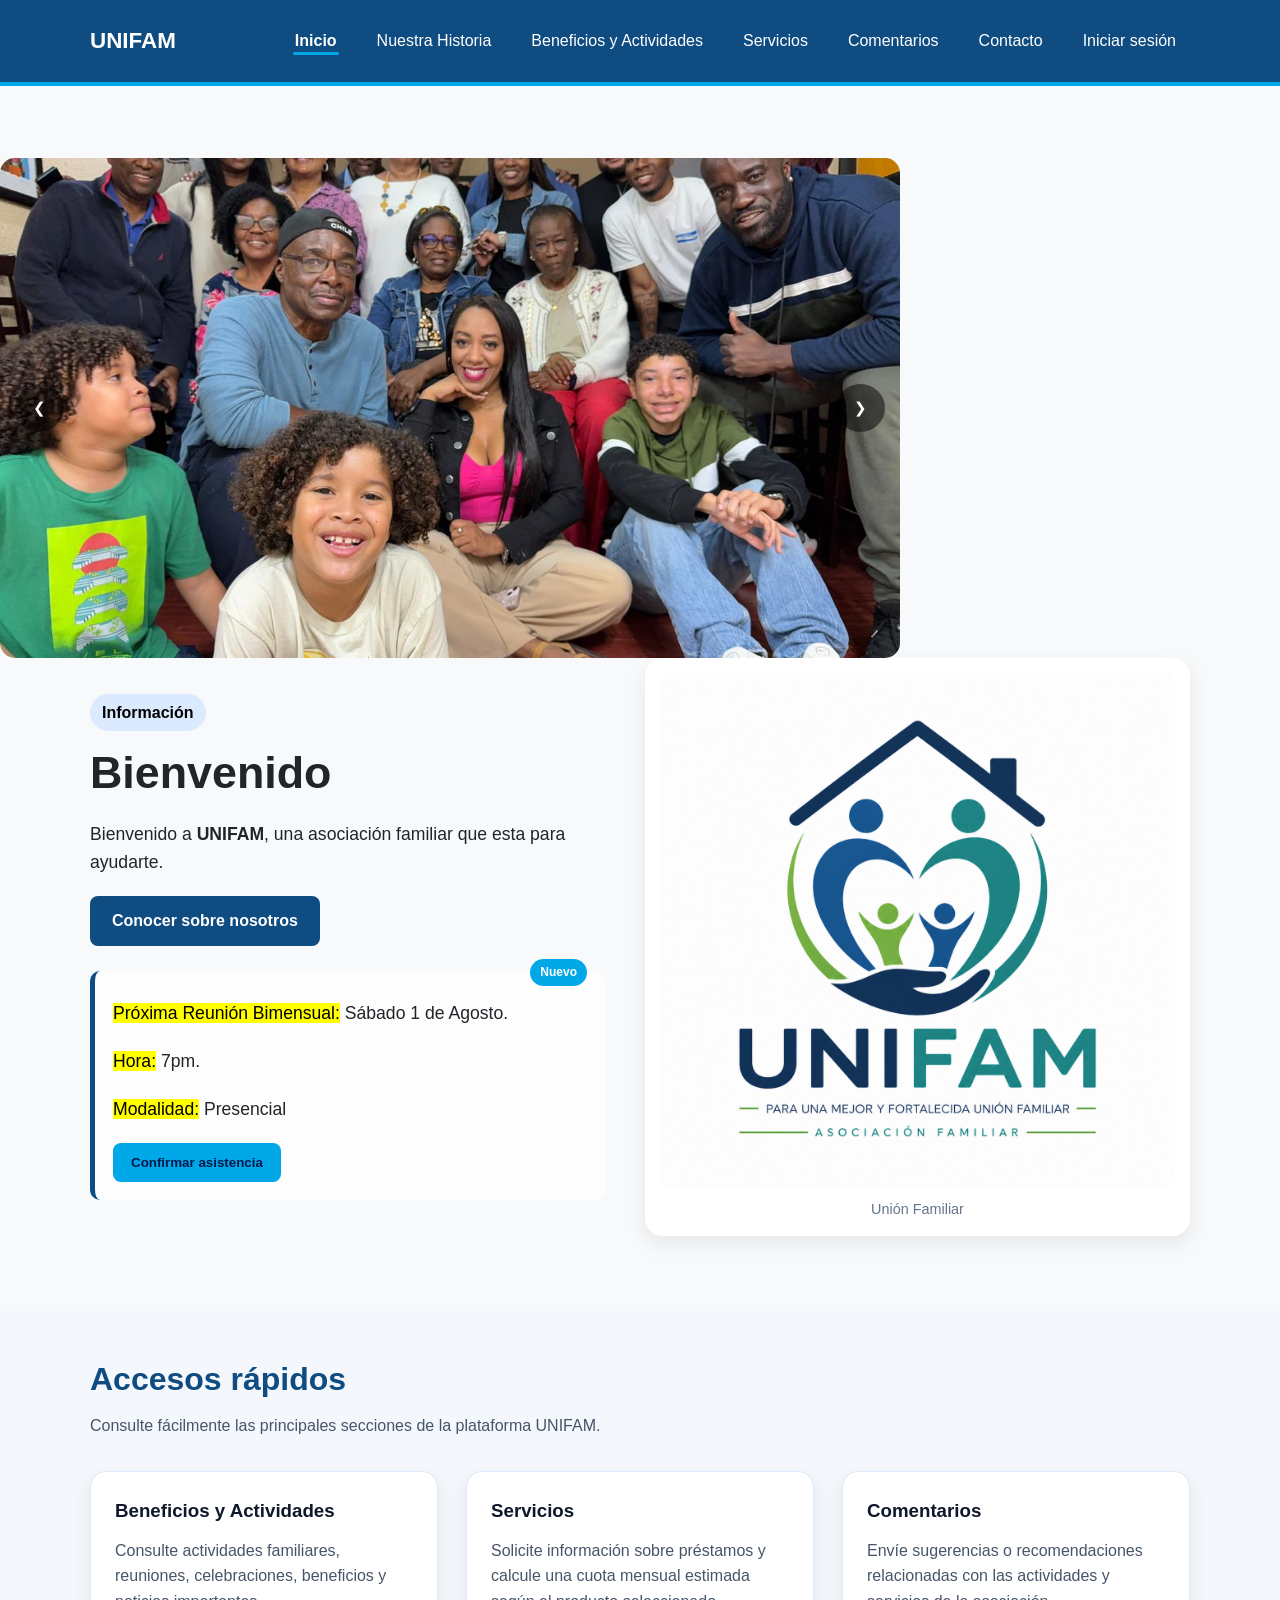
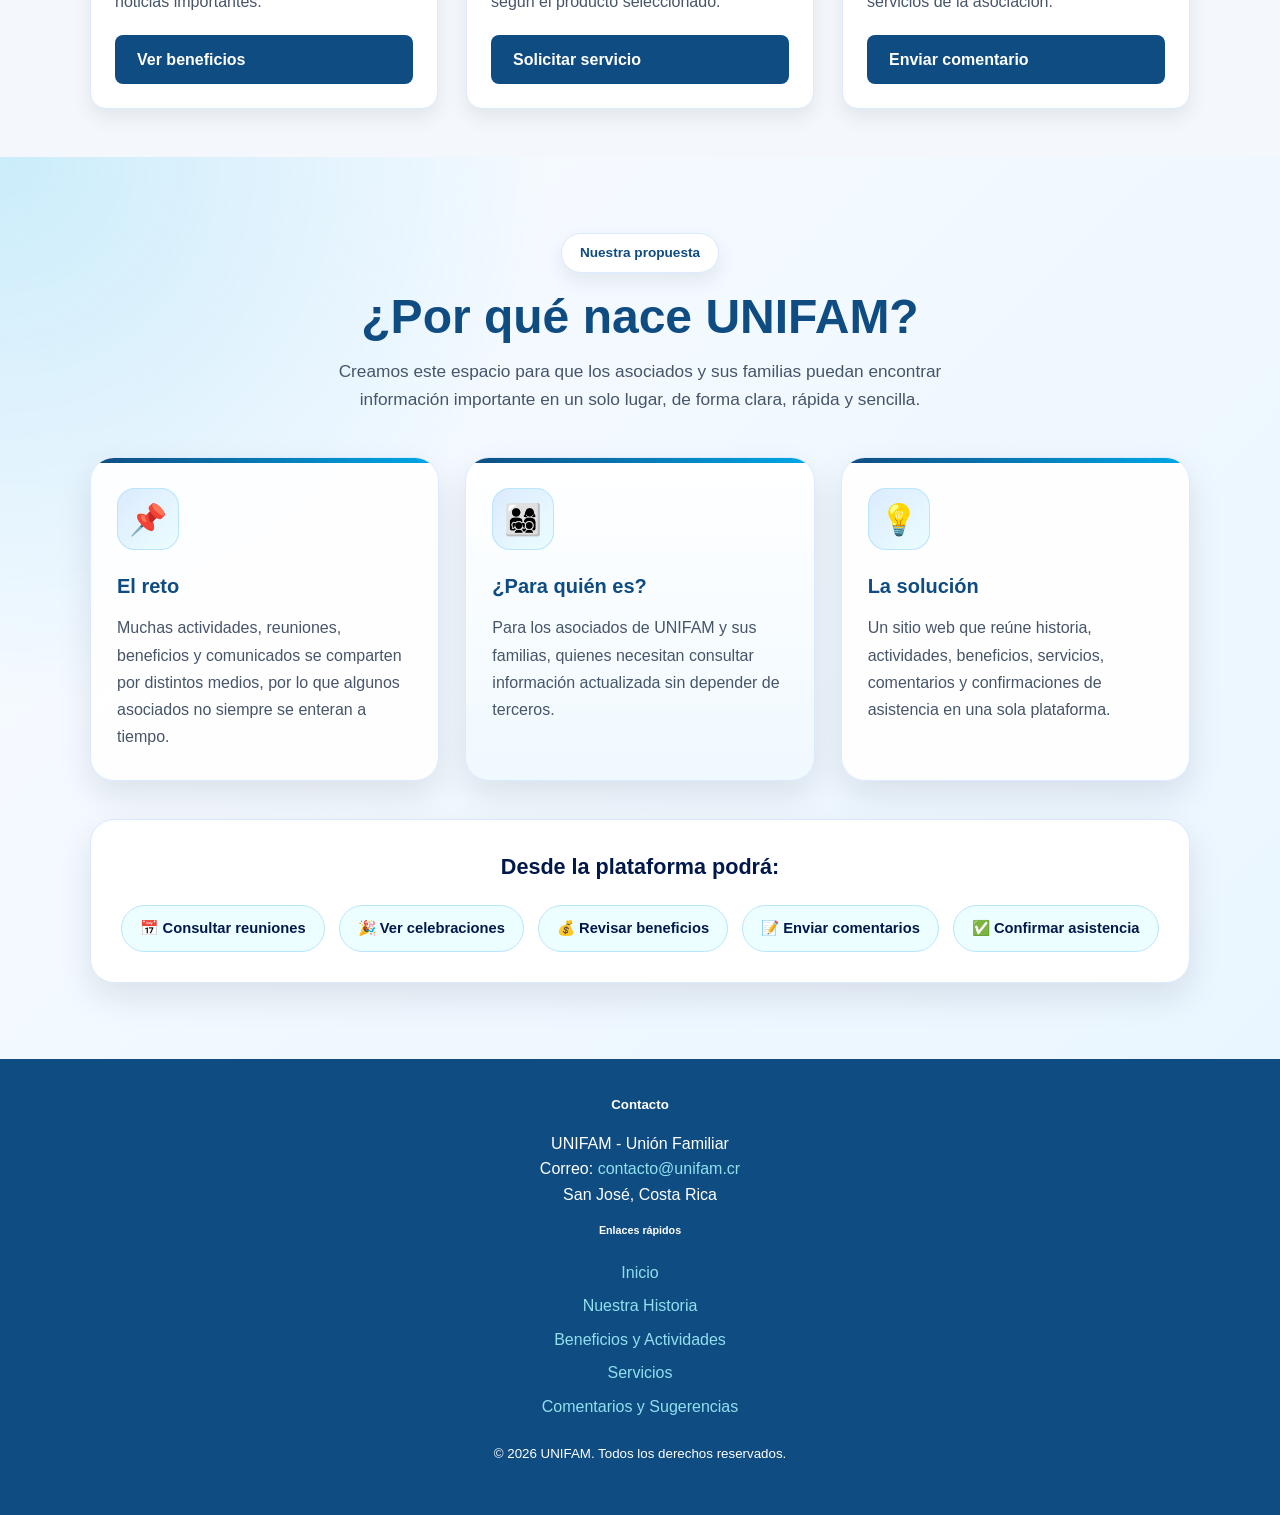
==== commit 35872da5: "Agregar nuevos CSS y sus respectivas rutas en los archivos correspondientes" ====
--- a/index.html
+++ b/index.html
@@ -10,6 +10,9 @@
     <meta name="author" content="UNIFAM">
     <!-- CSS externo principal del sitio -->
     <link rel="stylesheet" href="css/style.css">
+    <link rel="stylesheet" href="css/carousel.css">
+    <link rel="stylesheet" href="css/propuesta.css">
+    <link rel="stylesheet" href="css/accesos-rapidos.css">
     <title>UNIFAM | Unión Familiar</title>
 </head>
 
--- a/css/style.css
+++ b/css/style.css
@@ -280,107 +280,6 @@
 
 
 /* =========================
-CAROUSEL
-========================= */
-
-.carousel{
-    position:relative;
-    width:80%;
-    max-width:900px;
-    overflow:hidden;
-    border-radius:15px;
-    justify-self: center;
-}
-
-.carousel-container{
-    position:relative;
-    width:100%;
-    height:500px;
-}
-
-.slide{
-    position:absolute;
-    width:100%;
-    height:100%;
-    opacity:0;
-    transition:opacity .7s ease-in-out;
-}
-
-.slide.active{
-    opacity:1;
-}
-
-.slide img{
-    width:100%;
-    height:100%;
-    object-fit:cover;
-}
-
-.btn{
-    position:absolute;
-    top:50%;
-    transform:translateY(-50%);
-    background:rgba(0,0,0,.5);
-    color:white;
-    border:none;
-    padding:15px 18px;
-    font-size:15px;
-    cursor:pointer;
-    z-index:10;
-    border-radius:50%;
-    transition:.3s;
-}
-
-.btn:hover{
-    background:rgba(0,0,0,.8);
-}
-
-.prev{
-    left:15px;
-}
-
-.next{
-    right:15px;
-}
-
-/* =========================
-BOTONES
-========================= */
-
-/* Enlace con apariencia de botón */
-.btn-primary {
-    display: inline-block;
-    background-color: #0F4C81;
-    color: white;
-    padding: 12px 22px;
-    border-radius: 8px;
-    font-weight: bold;
-}
-
-/* Hover del botón principal */
-.btn-primary:hover {
-    background-color: #00b4d8;
-    color: #00194a;
-}
-
-/* Botón secundario */
-.btn-secondary {
-    background-color: #00A8E8;
-    color: #00194a;
-    border: none;
-    padding: 12px 18px;
-    border-radius: 8px;
-    font-weight: bold;
-    cursor: pointer;
-}
-
-/* Hover del botón secundario */
-.btn-secondary:hover {
-    background-color: #0096c7;
-    color: white;
-}
-
-/* =========================
 SOBRE LA PLATAFORMA
 ========================= */
 
@@ -915,232 +814,6 @@
 .empty-state p {
     color: #475569;
     margin-bottom: 0;
-}
-
-
-/* ==========================================
-   PERSONALIZACIÓN UNIFAM
-   Unión Familiar
-========================================== */
-
-
-
-/* ========================
-Historia.html
-===========================*/
-
-.nuestra-historia {
-  display: flex;
-  align-items: flex-start;
-  gap: 40px;
-  padding: 40px;
-  max-width: 1200px;
-  margin: 0 auto;
-}
-
-.image-container {
-  margin-top: 150px;  
-  flex: 1;
-}
-
-.image-container img {
-  width: 100%;
-  height: auto;
-  border-radius: 6px;
-  display: block;
-}
-
-.text-container {
-  flex: 1;
-}
-
-.text-container h2 {
-  font-size: 2.5rem;
-  font-weight: 800;
-  margin-bottom: 20px;
-}
-
-.text-container p {
-  color: #6b6b6b;
-  line-height: 1.7;
-  margin-bottom: 16px;
-}
-
-@media (max-width: 768px) {
-  .our-history {
-    flex-direction: column;
-  }
-}
-
-.nuestra-historia p {
-    text-align: justify;
-    line-height: 1.8;
-    font-size: 18px;
-    color: #555;
-}
-
-/* Parte de Junta Directiva*/
-
-.jerarquia-admin {
-  padding: 60px 20px;
-  text-align: center;
-}
-
-.container {
-  max-width: 1100px;
-  margin: 0 auto;
-}
-
-.titulo-seccion {
-  font-size: 3rem;
-  font-weight: 800;
-  color: #1a2540;
-  max-width: 700px;
-  text-align: center;
-  margin: 0 auto 50px auto;
-}
-
-.subtitulo {
-  font-size: 1.1rem;
-  font-weight: 600;
-  color: #1a2540;
-  max-width: 700px;
-  margin: 0 auto 50px auto;
-}
-
-.organigrama {
-  display: flex;
-  flex-direction: column;
-  align-items: center;
-}
-
-.nivel {
-  display: flex;
-  justify-content: center;
-}
-
-/* Linea conectora vertical entre niveles */
-.conector {
-  width: 2px;
-  height: 30px;
-  background: #c3cfdf;
-}
-
-.card {
-  background: #ffffff;
-  border-radius: 10px;
-  padding: 22px 36px;
-  box-shadow: 0 4px 12px rgba(0, 0, 0, 0.06);
-  border: 1px solid #e5e9f0;
-  display: flex;
-  flex-direction: column;
-  align-items: center;
-  gap: 6px;
-  transition: transform 0.2s ease, box-shadow 0.2s ease;
-  min-width: 200px;
-}
-
-.card:hover {
-  transform: translateY(-4px);
-  box-shadow: 0 8px 20px rgba(0, 0, 0, 0.1);
-}
-
-.cargo {
-  font-weight: 700;
-  color: #0f6fb5;
-  font-size: 1.05rem;
-}
-
-.nombre {
-  color: #4a5568;
-  font-size: 0.95rem;
-  text-align: center;
-}
-
-/* Destacar al Presidente como el nivel mas alto */
-.nivel-1 .card {
-  border-top: 4px solid #0f6fb5;
-}
-
-/* Nivel con multiples personas */
-.nivel-multiple {
-  flex-direction: column;
-  align-items: center;
-}
-
-.linea-horizontal {
-  height: 2px;
-  background: #c3cfdf;
-  margin-bottom: 30px;
-  position: relative;
-  display: flex;
-  justify-content: space-between;
-}
-
-/* Para 3 personas: la linea es mas ancha */
-.linea-3 {
-  width: 460px;
-}
-
-.rama {
-  position: absolute;
-  top: 0;
-  width: 2px;
-  height: 30px;
-  background: #c3cfdf;
-}
-
-.rama:nth-child(1) {
-  left: 0;
-}
-
-.rama:nth-child(2) {
-  left: 50%;
-  transform: translateX(-1px);
-}
-
-.rama:nth-child(3) {
-  right: 0;
-}
-
-.grupo {
-  display: flex;
-  gap: 30px;
-  flex-wrap: wrap;
-  justify-content: center;
-}
-
-/* Responsive */
-@media (max-width: 900px) {
-  .linea-3 {
-    width: 340px;
-  }
-
-  .grupo {
-    gap: 20px;
-  }
-}
-
-@media (max-width: 600px) {
-  .card {
-    min-width: 180px;
-    padding: 18px 24px;
-  }
-
-  .grupo {
-    flex-direction: column;
-    gap: 24px;
-  }
-
-  .linea-horizontal {
-    width: 2px;
-    height: 30px;
-    margin-bottom: 0;
-  }
-
-  .rama {
-    display: none;
-  }
 }
 
 
@@ -1371,826 +1044,3 @@
     margin-top: 12px;
     text-align: center;
 }
-
-/* ==========================================
-   BENEFICIOS Y ACTIVIDADES
-========================================== */
-
-.beneficios-section {
-    background-color: #f4f7fb;
-    padding: 48px 0;
-}
-
-.seccion-titulo {
-    font-size: 2rem;
-    font-weight: 800;
-    color: #0F4C81;
-    margin-bottom: 8px;
-}
-
-.seccion-subtitulo {
-    color: #475569;
-    margin-bottom: 32px;
-    font-size: 1rem;
-}
-
-/* Caja de filtros */
-.filtros-beneficios {
-    background-color: white;
-    padding: 24px;
-    border-radius: 16px;
-    box-shadow: 0 8px 20px rgba(15, 23, 42, 0.08);
-    margin-bottom: 32px;
-
-    display: grid;
-    grid-template-columns: 1fr 1fr auto;
-    gap: 18px;
-    align-items: end;
-}
-
-/* Campos */
-.filtro-campo label {
-    display: block;
-    color: #0F4C81;
-    font-weight: bold;
-    font-size: 0.9rem;
-    margin-bottom: 6px;
-}
-
-.filtro-campo input,
-.filtro-campo select {
-    width: 100%;
-    padding: 10px 14px;
-    border: 1.5px solid #cbd5e1;
-    border-radius: 7px;
-    font-size: 0.93rem;
-    font-family: Arial, Helvetica, sans-serif;
-    color: #1f2937;
-    background: #fff;
-    outline: none;
-}
-
-.filtro-campo input:focus,
-.filtro-campo select:focus {
-    border-color: #00A8E8;
-}
-
-/* Botón de limpiar filtros */
-#btnLimpiarFiltros {
-    height: 42px;
-    white-space: nowrap;
-}
-
-/* Grid de tarjetas */
-.beneficios-grid {
-    display: grid;
-    grid-template-columns: repeat(auto-fit, minmax(260px, 1fr));
-    gap: 28px;
-    align-items: stretch;
-}
-
-/* Tarjeta de beneficio */
-.beneficio-card {
-    background-color: white;
-    border: 1px solid #dbeafe;
-    border-radius: 16px;
-    overflow: hidden;
-    box-shadow: 0 8px 20px rgba(15, 23, 42, 0.08);
-    position: relative;
-
-    display: flex;
-    flex-direction: column;
-}
-
-.beneficio-card-content {
-    padding: 22px;
-    flex: 1;
-}
-
-.beneficio-card-content h3 {
-    color: #0f172a;
-    margin-bottom: 12px;
-}
-
-.beneficio-card-content p {
-    color: #475569;
-    margin-bottom: 10px;
-}
-
-.beneficio-card-content strong {
-    color: #00194a;
-}
-
-/* Categoría */
-.beneficio-category {
-    display: inline-block;
-    background-color: #dbeafe;
-    color: #00194a;
-    padding: 6px 12px;
-    border-radius: 20px;
-    font-size: 0.85rem;
-    font-weight: bold;
-    margin-bottom: 12px;
-}
-
-/* Etiqueta superior */
-.beneficio-label {
-    position: absolute;
-    top: 12px;
-    right: 12px;
-    background-color: #00194a;
-    color: white;
-    padding: 5px 10px;
-    border-radius: 20px;
-    font-size: 0.75rem;
-    font-weight: bold;
-}
-
-/* Responsive tablet */
-@media (max-width: 900px) {
-    .filtros-beneficios {
-        grid-template-columns: 1fr 1fr;
-    }
-
-    #btnLimpiarFiltros {
-        grid-column: 1 / -1;
-        width: 100%;
-    }
-}
-
-/* Responsive móvil */
-@media (max-width: 700px) {
-    .beneficios-section {
-        padding: 40px 0;
-    }
-
-    .filtros-beneficios {
-        grid-template-columns: 1fr;
-        padding: 20px;
-    }
-
-    .filtro-campo input,
-    .filtro-campo select,
-    #btnLimpiarFiltros {
-        width: 100%;
-    }
-
-    .beneficios-grid {
-        grid-template-columns: 1fr;
-    }
-
-    .beneficio-card-content {
-        padding: 18px;
-    }
-}
-
-/* Responsive móvil pequeño */
-@media (max-width: 420px) {
-    .seccion-titulo {
-        font-size: 1.6rem;
-    }
-
-    .seccion-subtitulo {
-        font-size: 0.95rem;
-    }
-
-    .beneficio-category,
-    .beneficio-label {
-        font-size: 0.72rem;
-    }
-}
-
-/* ==========================================
-   COMENTARIOS Y SUGERENCIAS
-========================================== */
-
-.comentarios-section{
-    background:#f4f7fb;
-    padding:48px 0;
-}
-
-.comentarios-layout{
-    display:grid;
-    grid-template-columns:1fr 1fr;
-    gap:30px;
-    align-items:start;
-}
-
-.comentario-form-card,
-.comentarios-list-card{
-    background:#fff;
-    border-radius:16px;
-    overflow:hidden;
-    box-shadow:0 8px 20px rgba(15,23,42,.08);
-}
-
-.comentario-form-header{
-    background:#0F4C81;
-    color:#fff;
-    padding:18px 24px;
-}
-
-.comentario-form-header h3{
-    color:white;
-    margin:0;
-}
-
-.comentario-form-body,
-.comentarios-list-body{
-    padding:24px;
-}
-
-.comentario-field{
-    margin-bottom:20px;
-}
-
-.comentario-field label{
-    display:block;
-    margin-bottom:6px;
-    font-weight:bold;
-    color:#0F4C81;
-}
-
-.comentario-field input,
-.comentario-field textarea{
-
-    width:100%;
-    padding:12px 14px;
-
-    border:1.5px solid #cbd5e1;
-    border-radius:8px;
-
-    font-size:.95rem;
-    font-family:Arial,Helvetica,sans-serif;
-
-    outline:none;
-}
-
-.comentario-field textarea{
-
-    resize:vertical;
-    min-height:140px;
-
-}
-
-.comentario-field input:focus,
-.comentario-field textarea:focus{
-
-    border-color:#00A8E8;
-
-}
-
-.comentario-invalid{
-
-    border-color:#e03a3a !important;
-    background:#fff6f6;
-
-}
-
-.comentario-err{
-
-    display:none;
-    margin-top:5px;
-    color:#c0392b;
-    font-size:.8rem;
-
-}
-
-.comentario-btn{
-
-    width:100%;
-
-}
-
-#comentarioSuccess{
-
-    display:none;
-
-    margin-top:18px;
-
-    background:#dcfce7;
-    color:#166534;
-
-    border:1px solid #16a34a;
-    border-radius:8px;
-
-    padding:12px;
-
-    text-align:center;
-
-}
-
-.comentario-item{
-
-    border:1px solid #dbeafe;
-
-    border-radius:12px;
-
-    padding:18px;
-
-    margin-bottom:18px;
-
-    background:white;
-
-}
-
-.comentario-item-header{
-
-    display:flex;
-
-    justify-content:space-between;
-
-    align-items:center;
-
-    margin-bottom:12px;
-
-}
-
-.comentario-item-header strong{
-
-    color:#00194a;
-
-}
-
-.comentario-item-header span{
-
-    font-size:.85rem;
-    color:#64748b;
-
-}
-
-.btn-eliminar-comentario{
-
-    margin-top:14px;
-
-    border:none;
-
-    background:#dc2626;
-
-    color:white;
-
-    padding:8px 16px;
-
-    border-radius:6px;
-
-    cursor:pointer;
-
-    transition:.3s;
-
-}
-
-.btn-eliminar-comentario:hover{
-
-    background:#991b1b;
-
-}
-
-@media(max-width:900px){
-
-    .comentarios-layout{
-
-        grid-template-columns:1fr;
-
-    }
-
-}
-
-@media(max-width:700px){
-
-    .comentario-form-body,
-    .comentarios-list-body{
-
-        padding:18px;
-
-    }
-
-    .comentario-item-header{
-
-        flex-direction:column;
-        align-items:flex-start;
-        gap:6px;
-
-    }
-
-}
-
-@media(max-width:420px){
-
-    .comentarios-section{
-
-        padding:40px 0;
-
-    }
-
-}
-
-/* ==========================================
-   ACCESOS RÁPIDOS - INICIO
-========================================== */
-
-.accesos-rapidos {
-    background-color: #f4f7fb;
-    padding: 48px 0;
-}
-
-.accesos-rapidos h2 {
-    font-size: 2rem;
-    font-weight: 800;
-    color: #0F4C81;
-    margin-bottom: 8px;
-}
-
-.accesos-rapidos > .container > p {
-    color: #475569;
-    margin-bottom: 32px;
-}
-
-.accesos-grid {
-    display: grid;
-    grid-template-columns: repeat(auto-fit, minmax(260px, 1fr));
-    gap: 28px;
-}
-
-.acceso-card {
-    background-color: white;
-    border: 1px solid #dbeafe;
-    border-radius: 16px;
-    padding: 24px;
-    box-shadow: 0 8px 20px rgba(15, 23, 42, 0.08);
-
-    display: flex;
-    flex-direction: column;
-    justify-content: space-between;
-}
-
-.acceso-card h3 {
-    color: #0f172a;
-    margin-bottom: 12px;
-}
-
-.acceso-card p {
-    color: #475569;
-    margin-bottom: 20px;
-}
-
-@media (max-width: 700px) {
-    .accesos-grid {
-        grid-template-columns: 1fr;
-    }
-
-    .acceso-card .btn-primary {
-        width: 100%;
-        text-align: center;
-    }
-}
-
-/* ==========================================
-   LOGIN Y REGISTRO
-========================================== */
-
-.login-section {
-    background-color: #f4f7fb;
-    padding: 60px 0;
-    min-height: 70vh;
-}
-
-.login-card {
-    max-width: 480px;
-    margin: 0 auto;
-    background: #fff;
-    border-radius: 16px;
-    overflow: hidden;
-    box-shadow: 0 8px 20px rgba(15, 23, 42, 0.08);
-}
-
-.login-header {
-    background-color: #0F4C81;
-    color: white;
-    padding: 22px 26px;
-    text-align: center;
-}
-
-.login-header h2 {
-    color: white;
-    margin-bottom: 6px;
-}
-
-.login-header p {
-    margin-bottom: 0;
-    color: #e0f2fe;
-}
-
-.login-body {
-    padding: 26px;
-}
-
-.login-field {
-    margin-bottom: 18px;
-}
-
-.login-field label {
-    display: block;
-    color: #0F4C81;
-    font-weight: bold;
-    margin-bottom: 6px;
-}
-
-.login-field input {
-    width: 100%;
-    padding: 11px 14px;
-    border: 1.5px solid #cbd5e1;
-    border-radius: 8px;
-    font-size: 0.95rem;
-    font-family: Arial, Helvetica, sans-serif;
-    outline: none;
-}
-
-.login-field input:focus {
-    border-color: #00A8E8;
-}
-
-.login-invalid {
-    border-color: #e03a3a !important;
-    background: #fff6f6;
-}
-
-.login-err {
-    display: none;
-    color: #c0392b;
-    font-size: 0.8rem;
-    margin-top: 5px;
-}
-
-.login-btn {
-    width: 100%;
-    text-align: center;
-    border: none;
-    cursor: pointer;
-}
-
-.login-link {
-    text-align: center;
-    margin-top: 18px;
-    margin-bottom: 0;
-}
-
-.login-link a {
-    color: #0F4C81;
-    font-weight: bold;
-}
-
-.login-success,
-.login-error,
-.login-warning {
-    display: none;
-    margin-top: 18px;
-    padding: 12px;
-    border-radius: 8px;
-    text-align: center;
-    font-weight: bold;
-}
-
-.login-success {
-    background-color: #dcfce7;
-    color: #166534;
-    border: 1px solid #16a34a;
-}
-
-.login-error {
-    background-color: #fee2e2;
-    color: #991b1b;
-    border: 1px solid #dc2626;
-}
-
-.login-warning {
-    background-color: #fef3c7;
-    color: #92400e;
-    border: 1px solid #f59e0b;
-}
-
-@media (max-width: 700px) {
-    .login-section {
-        padding: 40px 0;
-    }
-
-    .login-body {
-        padding: 20px;
-    }
-}
-
-.header-auth {
-    display: flex;
-    align-items: center;
-    gap: 12px;
-}
-
-#usuarioSesion {
-    display: flex;
-    align-items: center;
-    gap: 10px;
-}
-
-#usuarioNombre {
-    color: white;
-    font-weight: bold;
-}
-
-.btn-auth {
-    background-color: #00A8E8;
-    color: #00194a;
-    padding: 8px 14px;
-    border-radius: 8px;
-    font-weight: bold;
-    transition: 0.3s;
-}
-
-.btn-auth:hover {
-    background-color: #0096c7;
-    color: white;
-}
-
-.btn-auth-icon {
-    background: transparent;
-    border: none;
-    color: white;
-    font-size: 1.3rem;
-    cursor: pointer;
-    transition: transform .2s;
-}
-
-.btn-auth-icon:hover {
-    transform: scale(1.15);
-}
-
-/* ==========================================
-   PROPUESTA UNIFAM - INICIO
-========================================== */
-
-#propuesta-unifam {
-    background:
-        radial-gradient(circle at top left, rgba(0, 168, 232, 0.18), transparent 35%),
-        linear-gradient(135deg, #f8fbff 0%, #eaf6ff 100%);
-    padding: 76px 0;
-    position: relative;
-    overflow: hidden;
-}
-
-.propuesta-header {
-    max-width: 780px;
-    margin: 0 auto 44px auto;
-    text-align: center;
-}
-
-.propuesta-badge {
-    display: inline-block;
-    background: #ffffff;
-    color: #0F4C81;
-    padding: 8px 18px;
-    border-radius: 999px;
-    font-weight: 800;
-    font-size: 0.85rem;
-    margin-bottom: 16px;
-    box-shadow: 0 8px 20px rgba(15, 23, 42, 0.08);
-    border: 1px solid #dbeafe;
-}
-
-.propuesta-header h2 {
-    color: #0F4C81;
-    font-size: clamp(2rem, 4vw, 3rem);
-    margin-bottom: 14px;
-    line-height: 1.15;
-}
-
-.propuesta-header p {
-    color: #475569;
-    font-size: 1.08rem;
-    max-width: 680px;
-    margin: 0 auto;
-}
-
-.propuesta-grid {
-    display: grid;
-    grid-template-columns: repeat(3, 1fr);
-    gap: 26px;
-}
-
-.propuesta-card {
-    background: rgba(255, 255, 255, 0.92);
-    border: 1px solid #dbeafe;
-    border-radius: 24px;
-    padding: 30px 26px;
-    box-shadow: 0 14px 34px rgba(15, 23, 42, 0.10);
-    transition: all 0.25s ease;
-    position: relative;
-    overflow: hidden;
-}
-
-.propuesta-card::before {
-    content: "";
-    position: absolute;
-    top: 0;
-    left: 0;
-    height: 5px;
-    width: 100%;
-    background: linear-gradient(90deg, #0F4C81, #00A8E8);
-}
-
-.propuesta-card:hover {
-    transform: translateY(-8px);
-    box-shadow: 0 20px 42px rgba(15, 23, 42, 0.16);
-}
-
-.propuesta-card-destacada {
-    background: linear-gradient(180deg, #ffffff 0%, #f0f9ff 100%);
-}
-
-.propuesta-icono {
-    width: 62px;
-    height: 62px;
-    border-radius: 18px;
-    background: linear-gradient(135deg, #dbeafe, #ecfeff);
-    display: flex;
-    align-items: center;
-    justify-content: center;
-    font-size: 1.9rem;
-    margin-bottom: 20px;
-    box-shadow: inset 0 0 0 1px #bae6fd;
-}
-
-.propuesta-card h3 {
-    color: #0F4C81;
-    font-size: 1.25rem;
-    margin-bottom: 12px;
-}
-
-.propuesta-card p {
-    color: #475569;
-    margin-bottom: 0;
-    line-height: 1.7;
-}
-
-.propuesta-lista {
-    margin-top: 38px;
-    background: #ffffff;
-    border: 1px solid #dbeafe;
-    border-radius: 24px;
-    padding: 30px;
-    box-shadow: 0 14px 34px rgba(15, 23, 42, 0.10);
-    text-align: center;
-}
-
-.propuesta-lista h3 {
-    color: #00194a;
-    margin-bottom: 20px;
-    font-size: 1.35rem;
-}
-
-.propuesta-items {
-    display: flex;
-    flex-wrap: wrap;
-    justify-content: center;
-    gap: 14px;
-}
-
-.propuesta-items span {
-    background: #ecfeff;
-    color: #00194a;
-    border: 1px solid #bae6fd;
-    border-radius: 999px;
-    padding: 11px 18px;
-    font-weight: 800;
-    font-size: 0.92rem;
-    transition: all 0.2s ease;
-}
-
-.propuesta-items span:hover {
-    background: #dbeafe;
-    transform: translateY(-3px);
-}
-
-/* Responsive */
-@media (max-width: 900px) {
-    .propuesta-grid {
-        grid-template-columns: 1fr;
-    }
-}
-
-@media (max-width: 700px) {
-    #propuesta-unifam {
-        padding: 52px 0;
-    }
-
-    .propuesta-card,
-    .propuesta-lista {
-        padding: 24px 20px;
-    }
-
-    .propuesta-items {
-        justify-content: stretch;
-    }
-
-    .propuesta-items span {
-        width: 100%;
-        text-align: center;
-    }
-}
--- a/css/carousel.css
+++ b/css/carousel.css
@@ -0,0 +1,100 @@
+/* =========================
+CAROUSEL
+========================= */
+
+.carousel{
+    position:relative;
+    width:80%;
+    max-width:900px;
+    overflow:hidden;
+    border-radius:15px;
+    justify-self: center;
+}
+
+.carousel-container{
+    position:relative;
+    width:100%;
+    height:500px;
+}
+
+.slide{
+    position:absolute;
+    width:100%;
+    height:100%;
+    opacity:0;
+    transition:opacity .7s ease-in-out;
+}
+
+.slide.active{
+    opacity:1;
+}
+
+.slide img{
+    width:100%;
+    height:100%;
+    object-fit:cover;
+}
+
+.btn{
+    position:absolute;
+    top:50%;
+    transform:translateY(-50%);
+    background:rgba(0,0,0,.5);
+    color:white;
+    border:none;
+    padding:15px 18px;
+    font-size:15px;
+    cursor:pointer;
+    z-index:10;
+    border-radius:50%;
+    transition:.3s;
+}
+
+.btn:hover{
+    background:rgba(0,0,0,.8);
+}
+
+.prev{
+    left:15px;
+}
+
+.next{
+    right:15px;
+}
+
+/* =========================
+BOTONES
+========================= */
+
+/* Enlace con apariencia de botón */
+.btn-primary {
+    display: inline-block;
+    background-color: #0F4C81;
+    color: white;
+    padding: 12px 22px;
+    border-radius: 8px;
+    font-weight: bold;
+}
+
+/* Hover del botón principal */
+.btn-primary:hover {
+    background-color: #00b4d8;
+    color: #00194a;
+}
+
+/* Botón secundario */
+.btn-secondary {
+    background-color: #00A8E8;
+    color: #00194a;
+    border: none;
+    padding: 12px 18px;
+    border-radius: 8px;
+    font-weight: bold;
+    cursor: pointer;
+}
+
+/* Hover del botón secundario */
+.btn-secondary:hover {
+    background-color: #0096c7;
+    color: white;
+}
--- a/css/propuesta.css
+++ b/css/propuesta.css
@@ -0,0 +1,173 @@
+
+/* ==========================================
+   PROPUESTA UNIFAM - INICIO
+========================================== */
+
+#propuesta-unifam {
+    background:
+        radial-gradient(circle at top left, rgba(0, 168, 232, 0.18), transparent 35%),
+        linear-gradient(135deg, #f8fbff 0%, #eaf6ff 100%);
+    padding: 76px 0;
+    position: relative;
+    overflow: hidden;
+}
+
+.propuesta-header {
+    max-width: 780px;
+    margin: 0 auto 44px auto;
+    text-align: center;
+}
+
+.propuesta-badge {
+    display: inline-block;
+    background: #ffffff;
+    color: #0F4C81;
+    padding: 8px 18px;
+    border-radius: 999px;
+    font-weight: 800;
+    font-size: 0.85rem;
+    margin-bottom: 16px;
+    box-shadow: 0 8px 20px rgba(15, 23, 42, 0.08);
+    border: 1px solid #dbeafe;
+}
+
+.propuesta-header h2 {
+    color: #0F4C81;
+    font-size: clamp(2rem, 4vw, 3rem);
+    margin-bottom: 14px;
+    line-height: 1.15;
+}
+
+.propuesta-header p {
+    color: #475569;
+    font-size: 1.08rem;
+    max-width: 680px;
+    margin: 0 auto;
+}
+
+.propuesta-grid {
+    display: grid;
+    grid-template-columns: repeat(3, 1fr);
+    gap: 26px;
+}
+
+.propuesta-card {
+    background: rgba(255, 255, 255, 0.92);
+    border: 1px solid #dbeafe;
+    border-radius: 24px;
+    padding: 30px 26px;
+    box-shadow: 0 14px 34px rgba(15, 23, 42, 0.10);
+    transition: all 0.25s ease;
+    position: relative;
+    overflow: hidden;
+}
+
+.propuesta-card::before {
+    content: "";
+    position: absolute;
+    top: 0;
+    left: 0;
+    height: 5px;
+    width: 100%;
+    background: linear-gradient(90deg, #0F4C81, #00A8E8);
+}
+
+.propuesta-card:hover {
+    transform: translateY(-8px);
+    box-shadow: 0 20px 42px rgba(15, 23, 42, 0.16);
+}
+
+.propuesta-card-destacada {
+    background: linear-gradient(180deg, #ffffff 0%, #f0f9ff 100%);
+}
+
+.propuesta-icono {
+    width: 62px;
+    height: 62px;
+    border-radius: 18px;
+    background: linear-gradient(135deg, #dbeafe, #ecfeff);
+    display: flex;
+    align-items: center;
+    justify-content: center;
+    font-size: 1.9rem;
+    margin-bottom: 20px;
+    box-shadow: inset 0 0 0 1px #bae6fd;
+}
+
+.propuesta-card h3 {
+    color: #0F4C81;
+    font-size: 1.25rem;
+    margin-bottom: 12px;
+}
+
+.propuesta-card p {
+    color: #475569;
+    margin-bottom: 0;
+    line-height: 1.7;
+}
+
+.propuesta-lista {
+    margin-top: 38px;
+    background: #ffffff;
+    border: 1px solid #dbeafe;
+    border-radius: 24px;
+    padding: 30px;
+    box-shadow: 0 14px 34px rgba(15, 23, 42, 0.10);
+    text-align: center;
+}
+
+.propuesta-lista h3 {
+    color: #00194a;
+    margin-bottom: 20px;
+    font-size: 1.35rem;
+}
+
+.propuesta-items {
+    display: flex;
+    flex-wrap: wrap;
+    justify-content: center;
+    gap: 14px;
+}
+
+.propuesta-items span {
+    background: #ecfeff;
+    color: #00194a;
+    border: 1px solid #bae6fd;
+    border-radius: 999px;
+    padding: 11px 18px;
+    font-weight: 800;
+    font-size: 0.92rem;
+    transition: all 0.2s ease;
+}
+
+.propuesta-items span:hover {
+    background: #dbeafe;
+    transform: translateY(-3px);
+}
+
+/* Responsive */
+@media (max-width: 900px) {
+    .propuesta-grid {
+        grid-template-columns: 1fr;
+    }
+}
+
+@media (max-width: 700px) {
+    #propuesta-unifam {
+        padding: 52px 0;
+    }
+
+    .propuesta-card,
+    .propuesta-lista {
+        padding: 24px 20px;
+    }
+
+    .propuesta-items {
+        justify-content: stretch;
+    }
+
+    .propuesta-items span {
+        width: 100%;
+        text-align: center;
+    }
+}
--- a/css/accesos-rapidos.css
+++ b/css/accesos-rapidos.css
@@ -0,0 +1,60 @@
+
+/* ==========================================
+   ACCESOS RÁPIDOS - INICIO
+========================================== */
+
+.accesos-rapidos {
+    background-color: #f4f7fb;
+    padding: 48px 0;
+}
+
+.accesos-rapidos h2 {
+    font-size: 2rem;
+    font-weight: 800;
+    color: #0F4C81;
+    margin-bottom: 8px;
+}
+
+.accesos-rapidos > .container > p {
+    color: #475569;
+    margin-bottom: 32px;
+}
+
+.accesos-grid {
+    display: grid;
+    grid-template-columns: repeat(auto-fit, minmax(260px, 1fr));
+    gap: 28px;
+}
+
+.acceso-card {
+    background-color: white;
+    border: 1px solid #dbeafe;
+    border-radius: 16px;
+    padding: 24px;
+    box-shadow: 0 8px 20px rgba(15, 23, 42, 0.08);
+
+    display: flex;
+    flex-direction: column;
+    justify-content: space-between;
+}
+
+.acceso-card h3 {
+    color: #0f172a;
+    margin-bottom: 12px;
+}
+
+.acceso-card p {
+    color: #475569;
+    margin-bottom: 20px;
+}
+
+@media (max-width: 700px) {
+    .accesos-grid {
+        grid-template-columns: 1fr;
+    }
+
+    .acceso-card .btn-primary {
+        width: 100%;
+        text-align: center;
+    }
+}
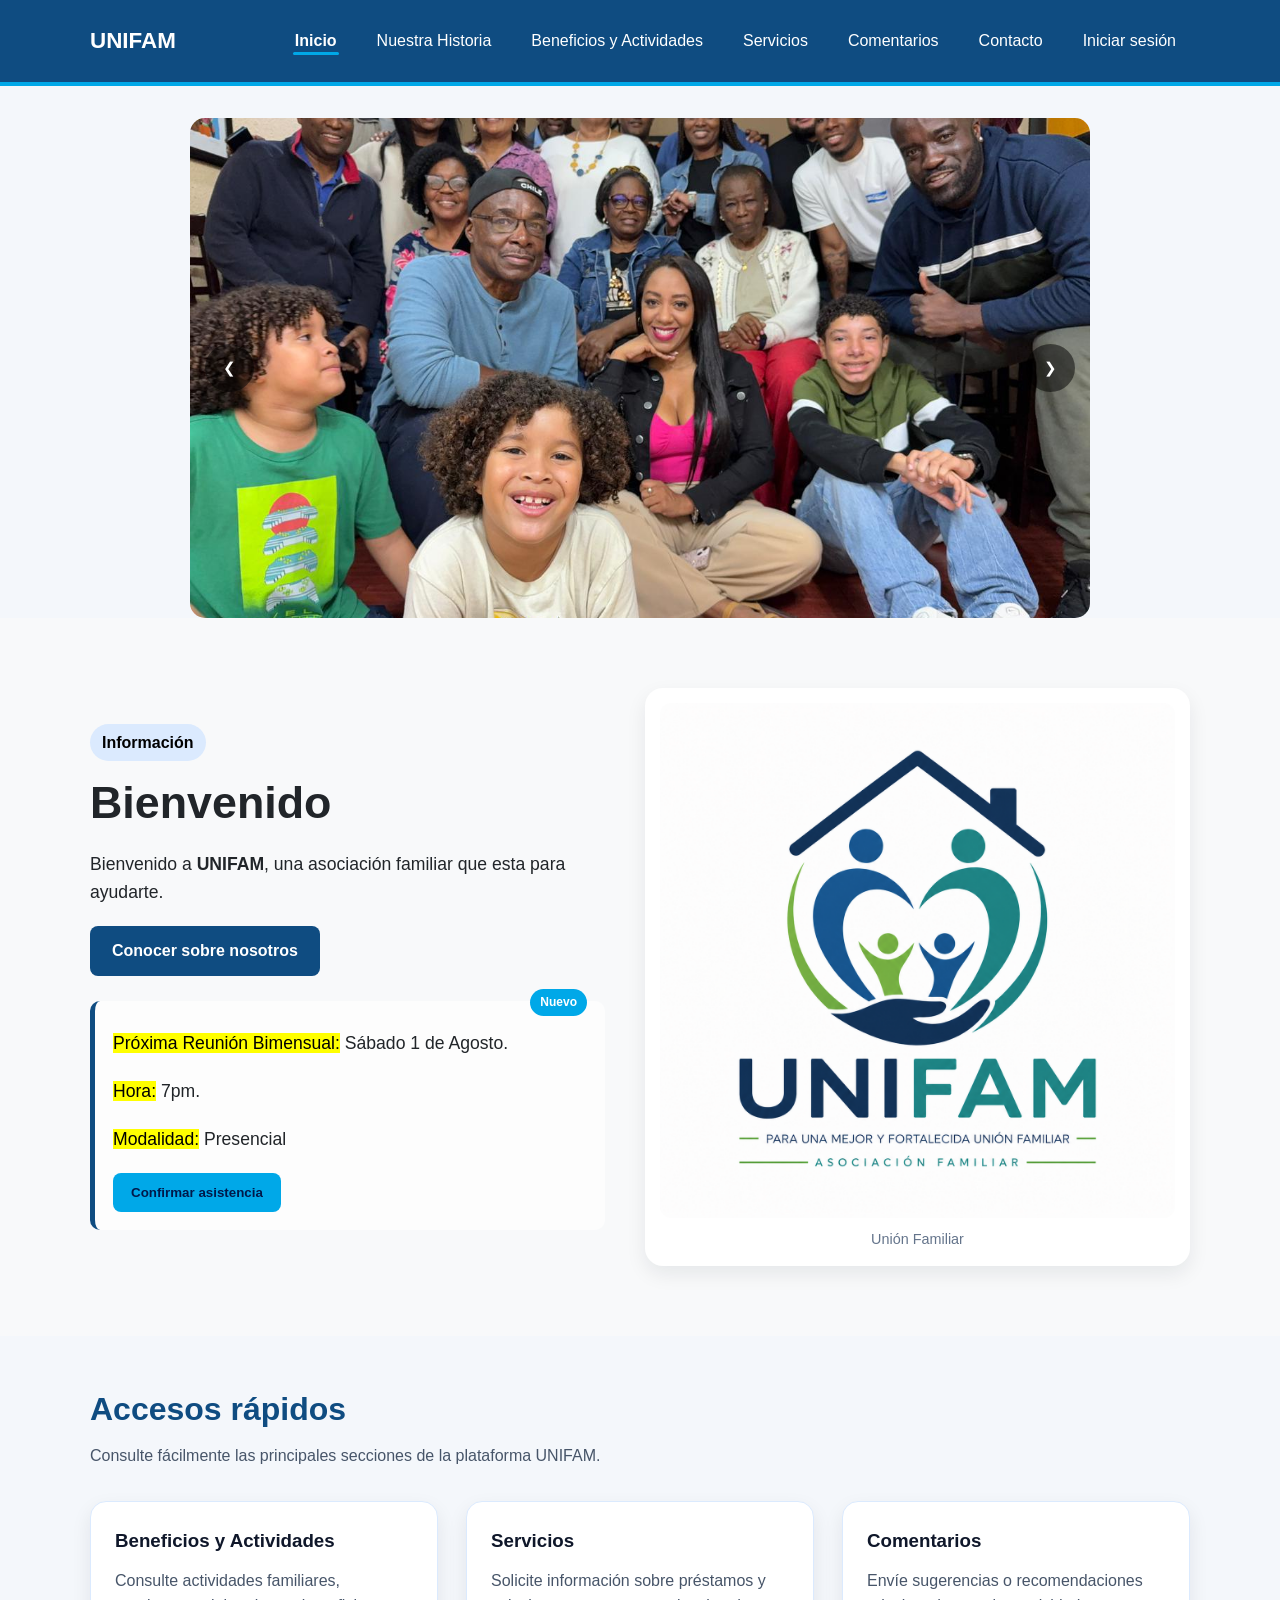
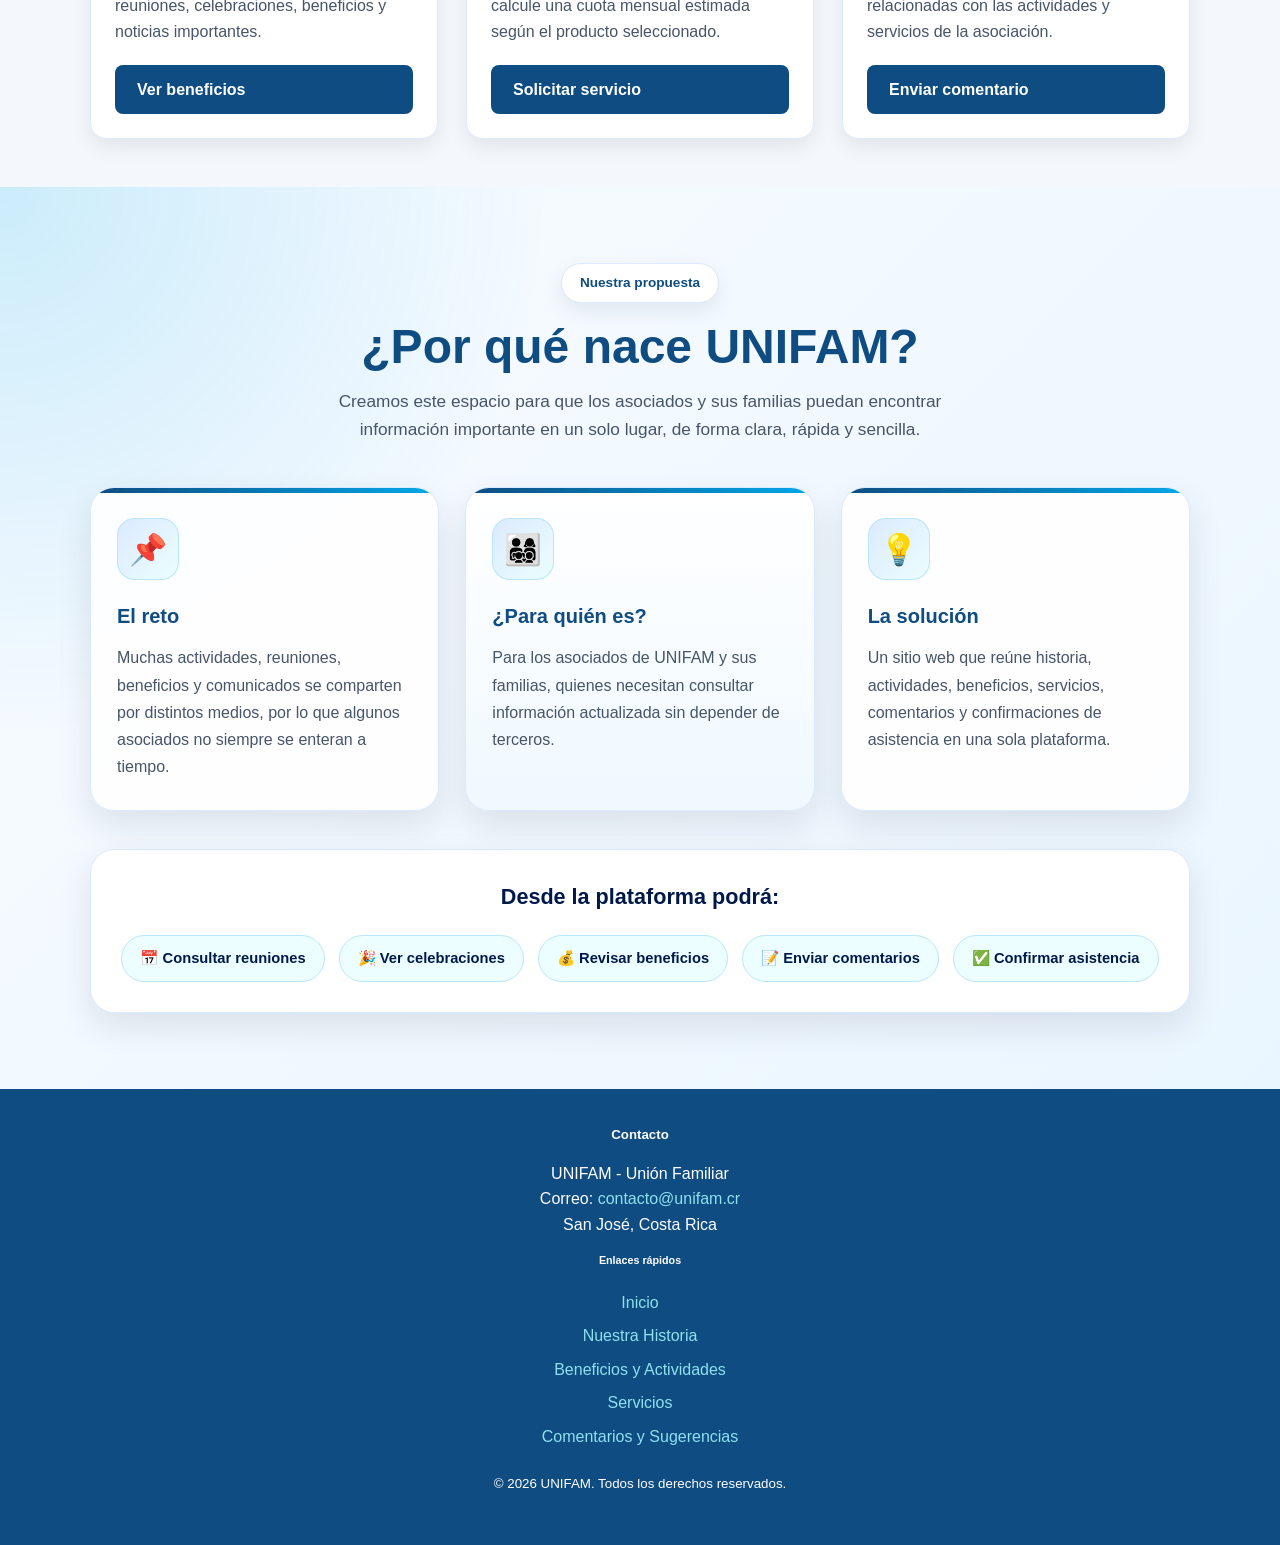
==== commit 42fecc0b: "Actualizar estilos del carrusel en carousel.css y reorganizar estructura en index.html" ====
--- a/index.html
+++ b/index.html
@@ -22,29 +22,29 @@
 
     <!-- Contenido principal -->
     <main>
+        <div class="carousel">
+            <button class="btn prev">&#10094;</button>
+            <div class="carousel-container">
+                <div class="slide active">
+                    <img src="assets/images/carousel-1.jpeg" alt="Imagen 1">
+                </div>
+                <div class="slide">
+                    <img src="assets/images/carousel-2.jpeg" alt="Imagen 2">
+                </div>
+                <div class="slide">
+                    <img src="assets/images/carousel-3.jpeg" alt="Imagen 3">
+                </div>
+                <div class="slide">
+                    <img src="assets/images/carousel-4.jpeg" alt="Imagen 4">
+                </div>
+                <div class="slide">
+                    <img src="assets/images/carousel-5.jpeg" alt="Imagen 5">
+                </div>
+            </div>
+            <button class="btn next">&#10095;</button>
+        </div>
         <!-- Sección hero con columnas flotantes -->
         <section id="hero" class="hero">
-            <div class="carousel">
-                <button class="btn prev">&#10094;</button>
-                <div class="carousel-container">
-                    <div class="slide active">
-                        <img src="assets/images/carousel-1.jpeg" alt="Imagen 1">
-                    </div>
-                    <div class="slide">
-                        <img src="assets/images/carousel-2.jpeg" alt="Imagen 2">
-                    </div>
-                    <div class="slide">
-                        <img src="assets/images/carousel-3.jpeg" alt="Imagen 3">
-                    </div>
-                    <div class="slide">
-                        <img src="assets/images/carousel-4.jpeg" alt="Imagen 4">
-                    </div>
-                    <div class="slide">
-                        <img src="assets/images/carousel-5.jpeg" alt="Imagen 5">
-                    </div>
-                </div>
-                <button class="btn next">&#10095;</button>
-            </div>
             <div class="container hero-content">
                 <div class="hero-text">
                     <span class="hero-badge">Información</span>
--- a/css/carousel.css
+++ b/css/carousel.css
@@ -3,6 +3,8 @@
 ========================= */
 
 .carousel{
+    margin-top: 30px;
+    margin-inline: auto;
     position:relative;
     width:80%;
     max-width:900px;
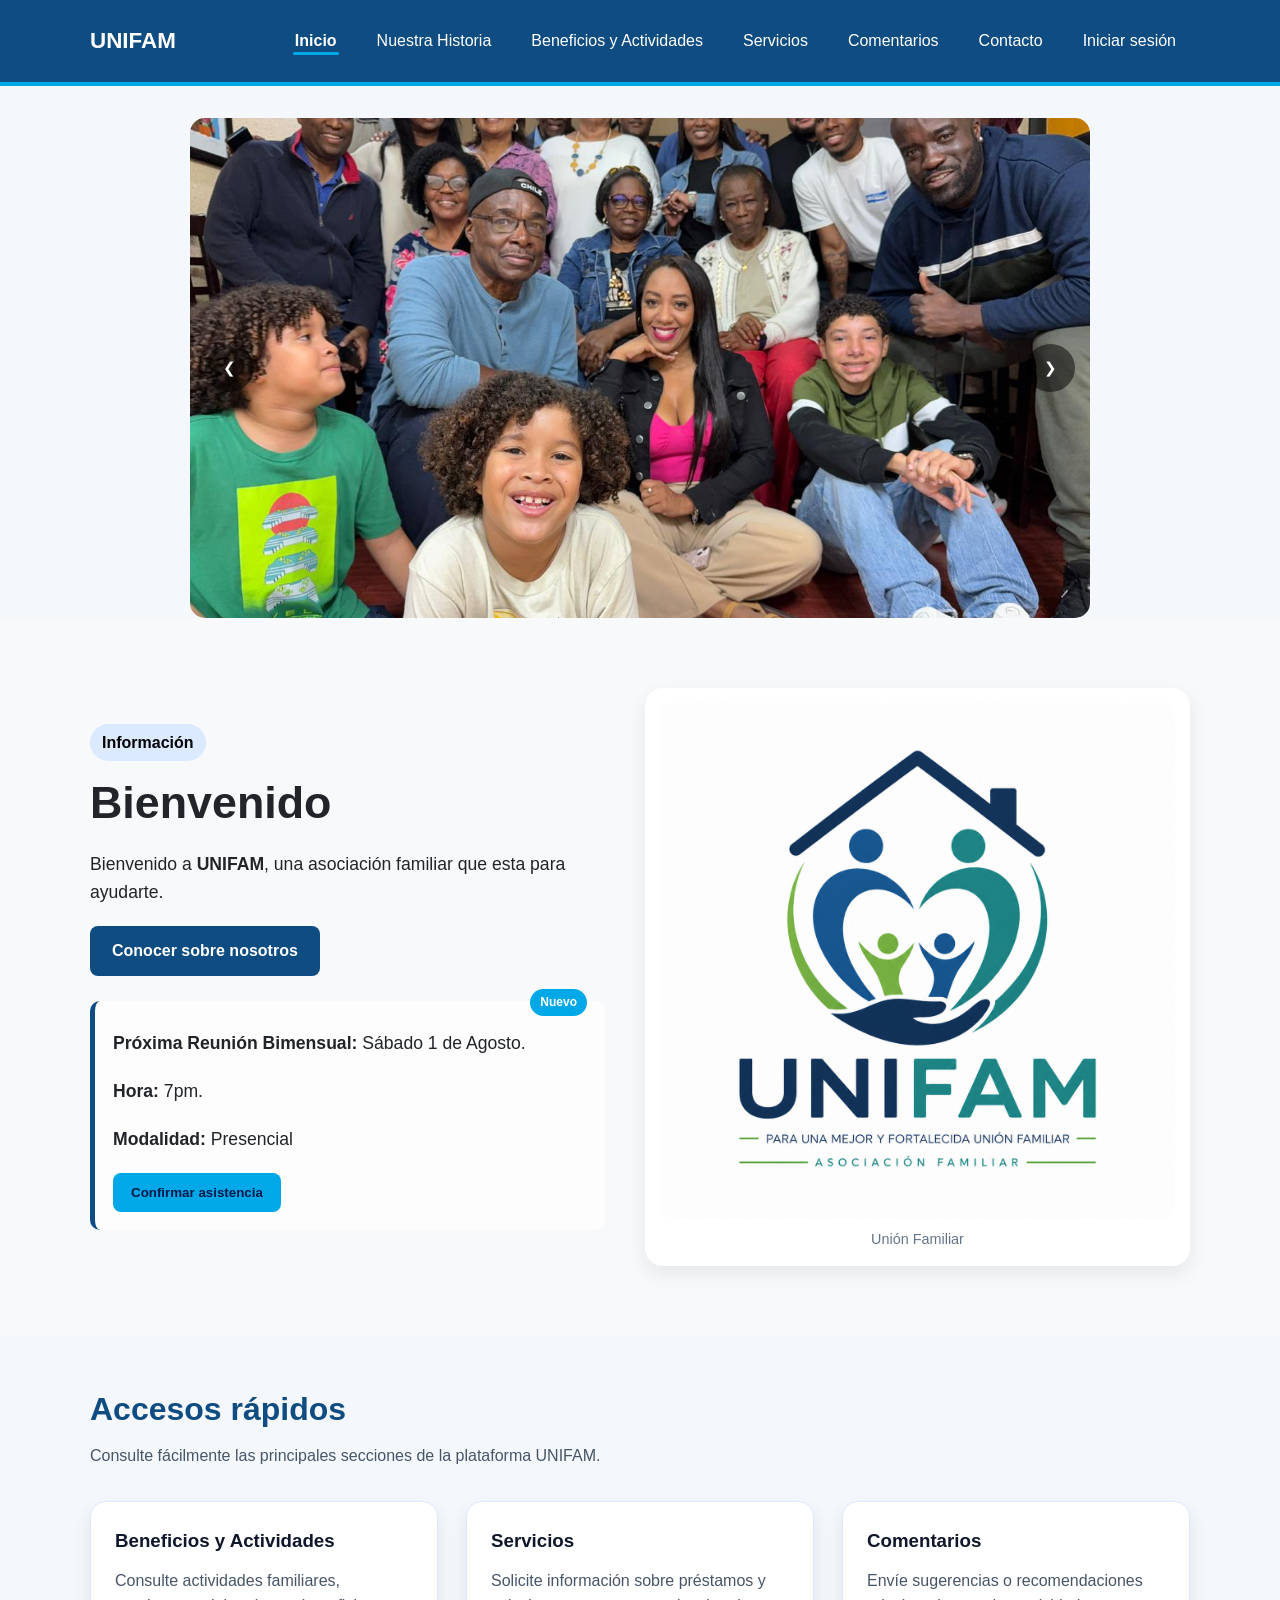
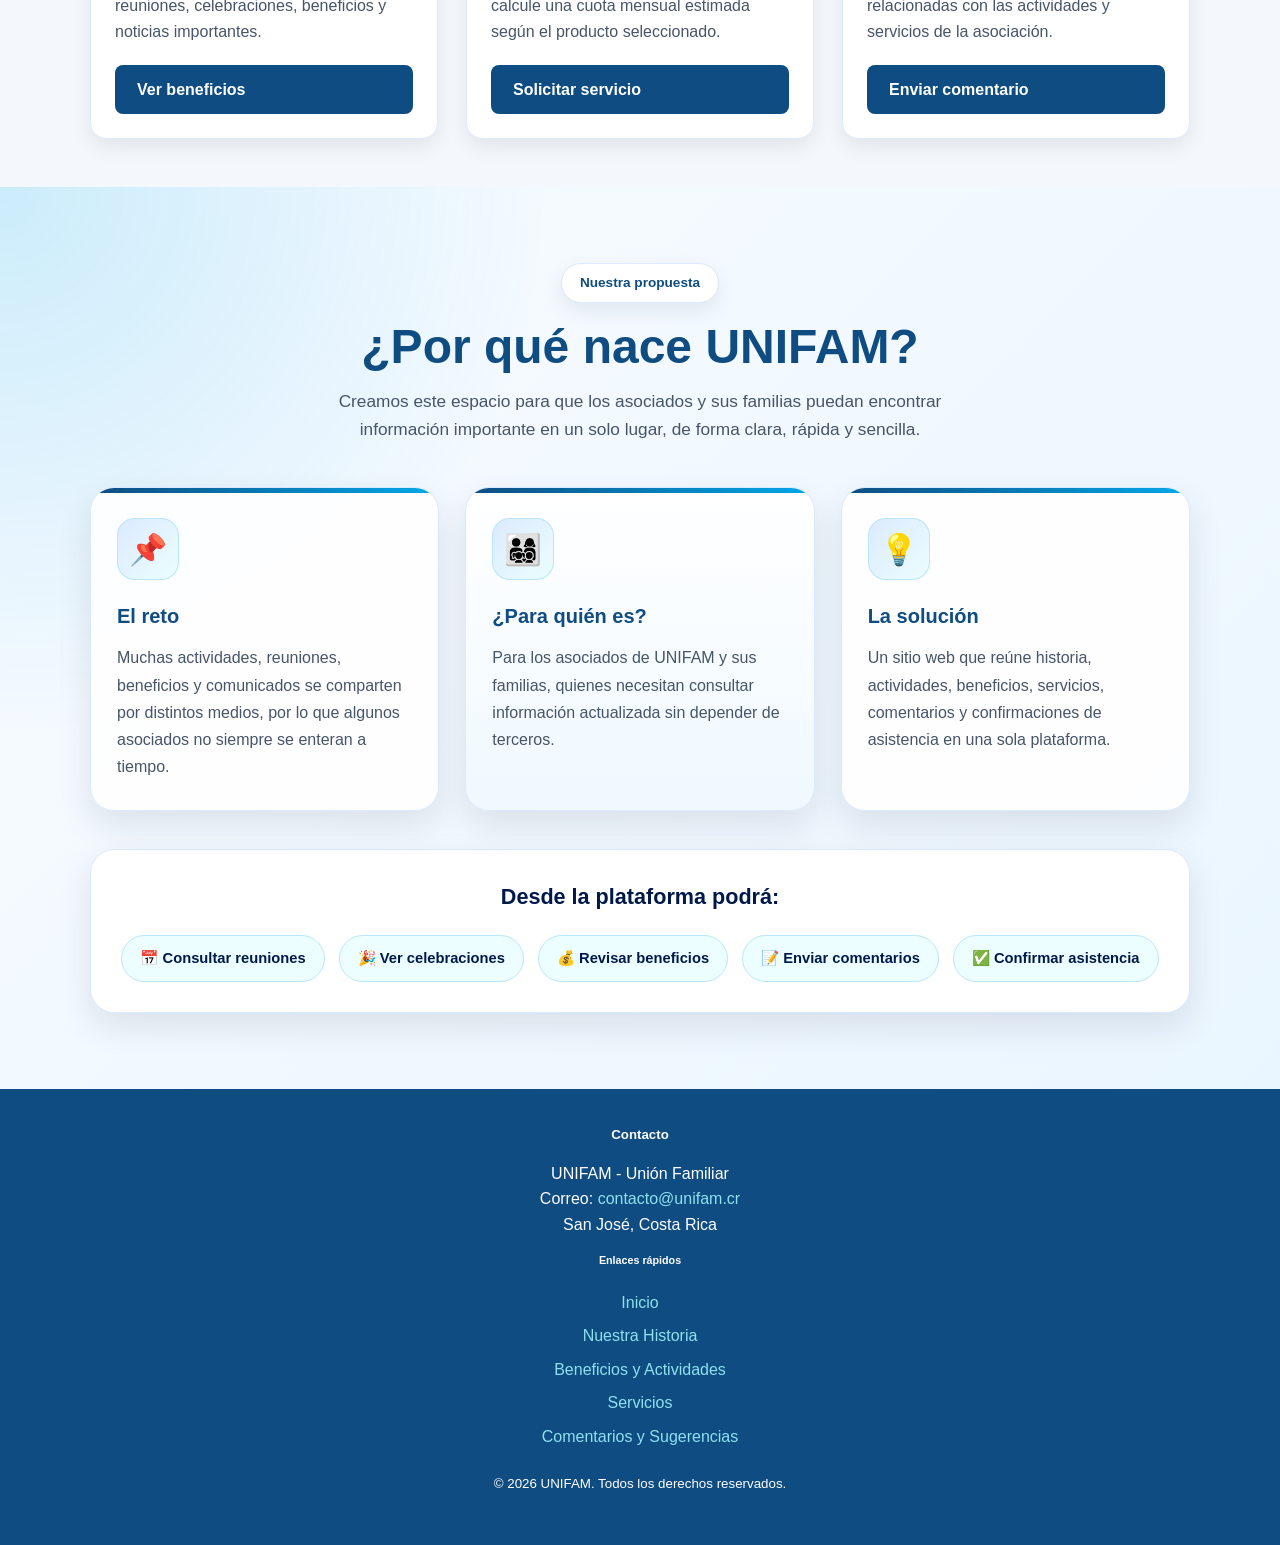
==== commit d2088e1b: "Se puso en negrita la parte de iniciar sesion, en el Index." ====
--- a/index.html
+++ b/index.html
@@ -40,6 +40,12 @@
                 <div class="slide">
                     <img src="assets/images/carousel-5.jpeg" alt="Imagen 5">
                 </div>
+                <div class="slide">
+                    <img src="assets/images/carousel-6.jpeg" alt="Imagen 6">
+                </div>
+                <div class="slide">
+                    <img src="assets/images/carousel-7.jpeg" alt="Imagen 7">
+                </div>
             </div>
             <button class="btn next">&#10095;</button>
         </div>
@@ -63,16 +69,16 @@
                     <div class="hero-info">
                         <span class="info-label">Nuevo</span>
                         <p>
-                            <mark>Próxima Reunión Bimensual:</mark>
+                            <strong>Próxima Reunión Bimensual:</strong>
                             Sábado 1 de Agosto.
                         </p>
                         <p>
-                            <mark>Hora:</mark>
+                            <strong>Hora:</strong>
                             7pm.
                         </p>
 
                         <p>
-                            <mark>Modalidad:</mark>
+                            <strong>Modalidad:</strong>
                             Presencial
                         </p>
                         <button class="btn-secondary" onclick="asistToggle()">
